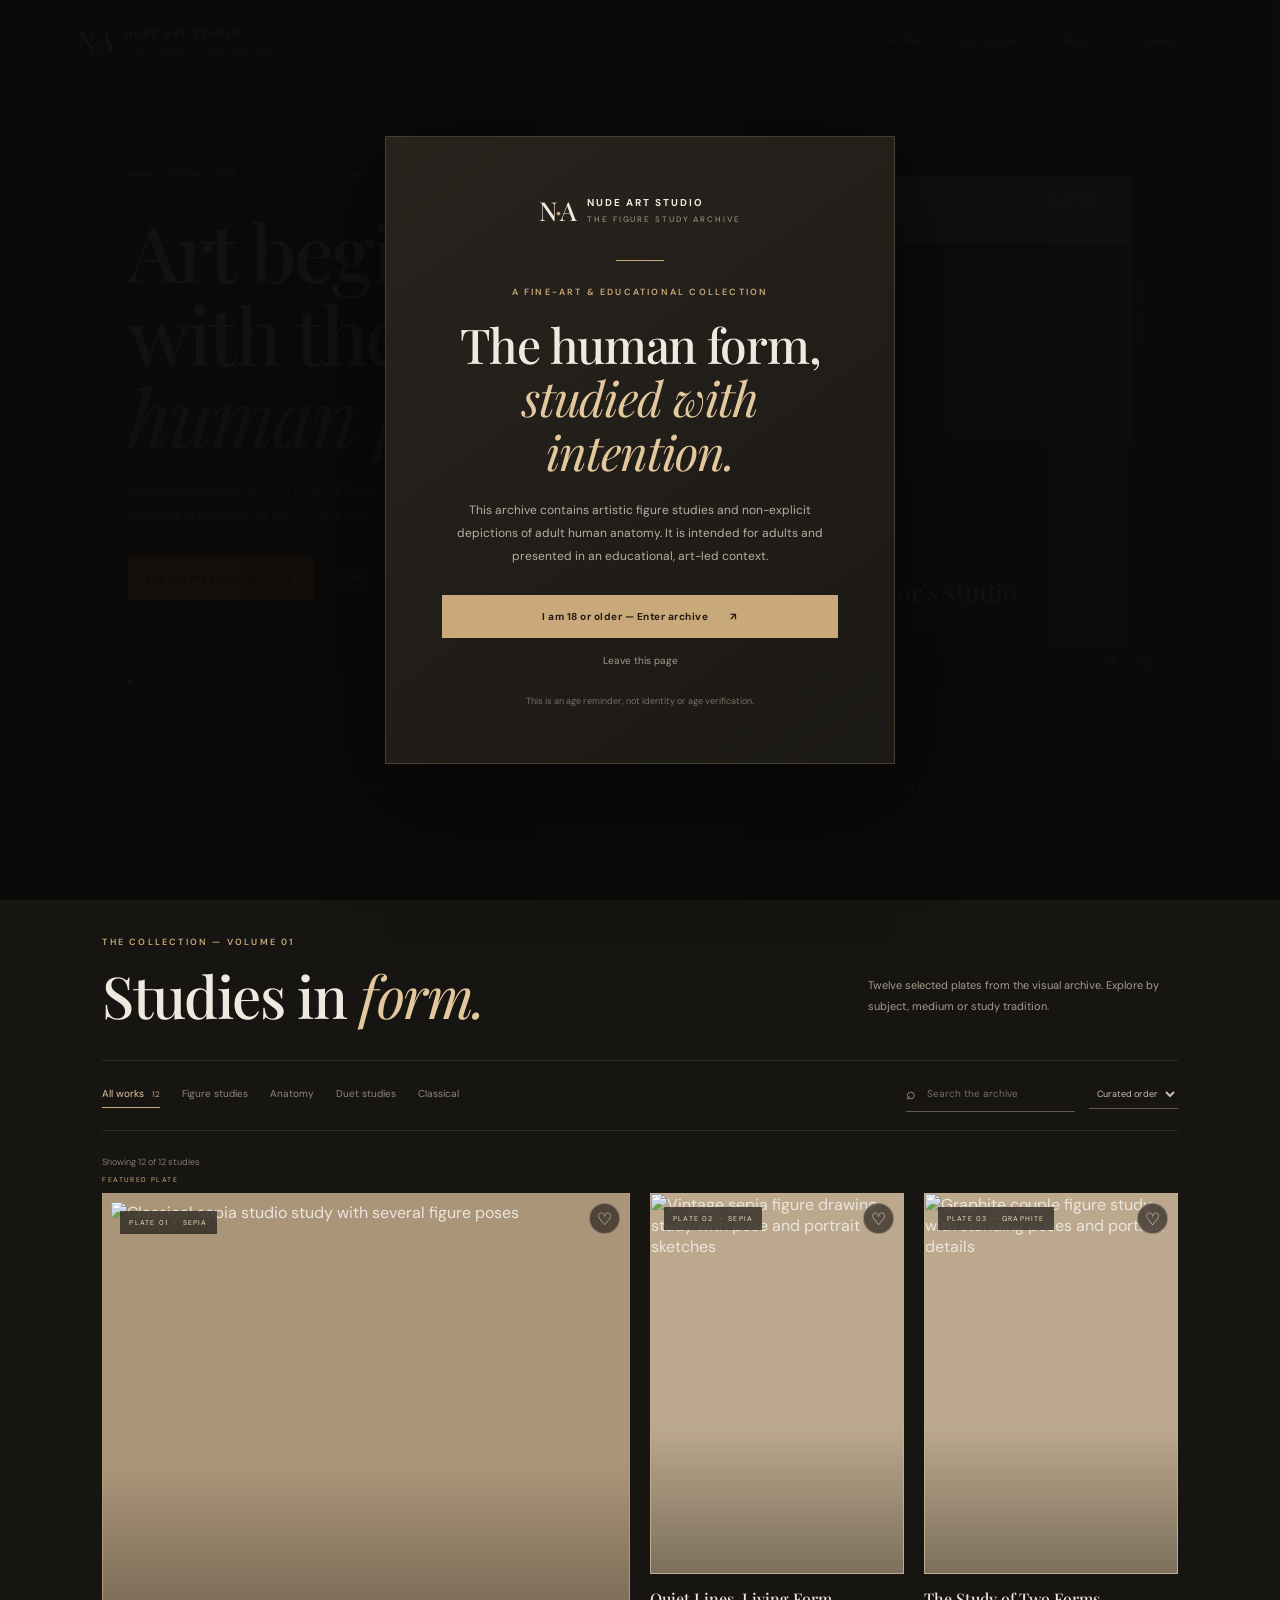
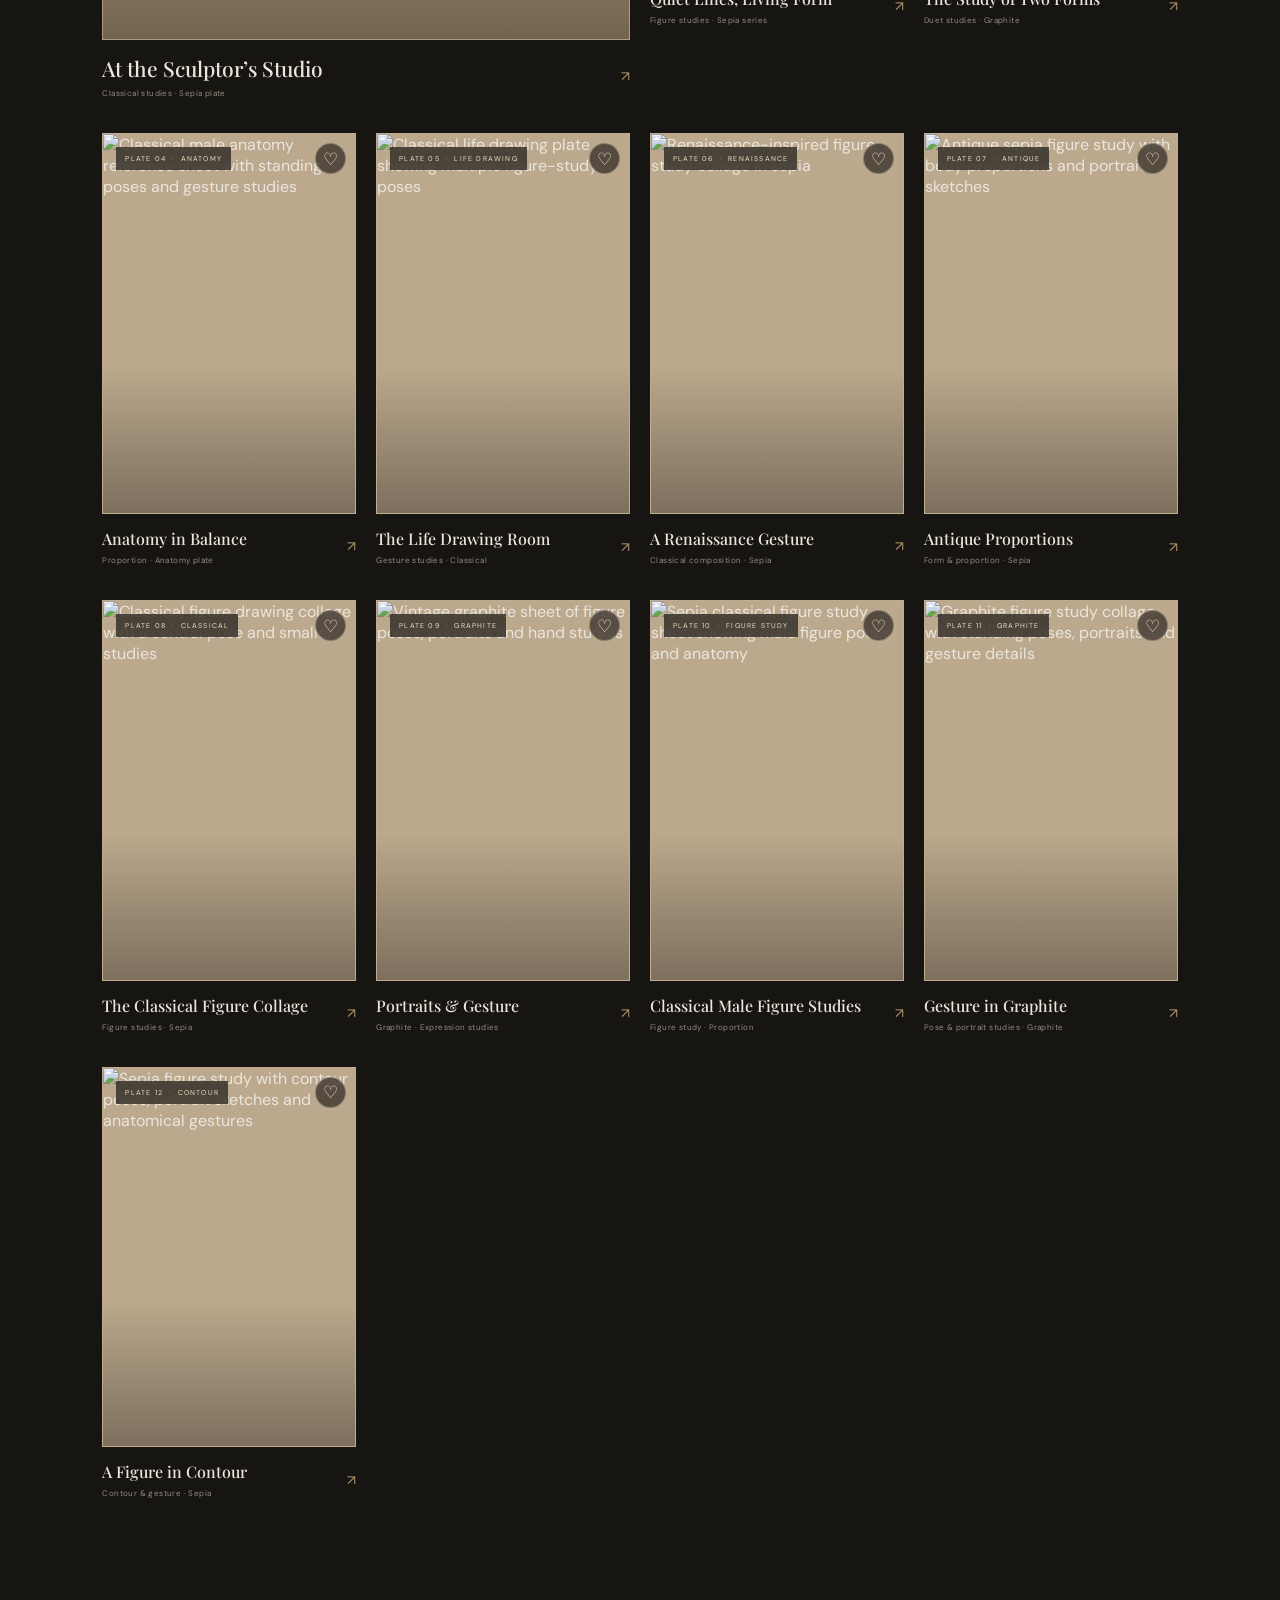
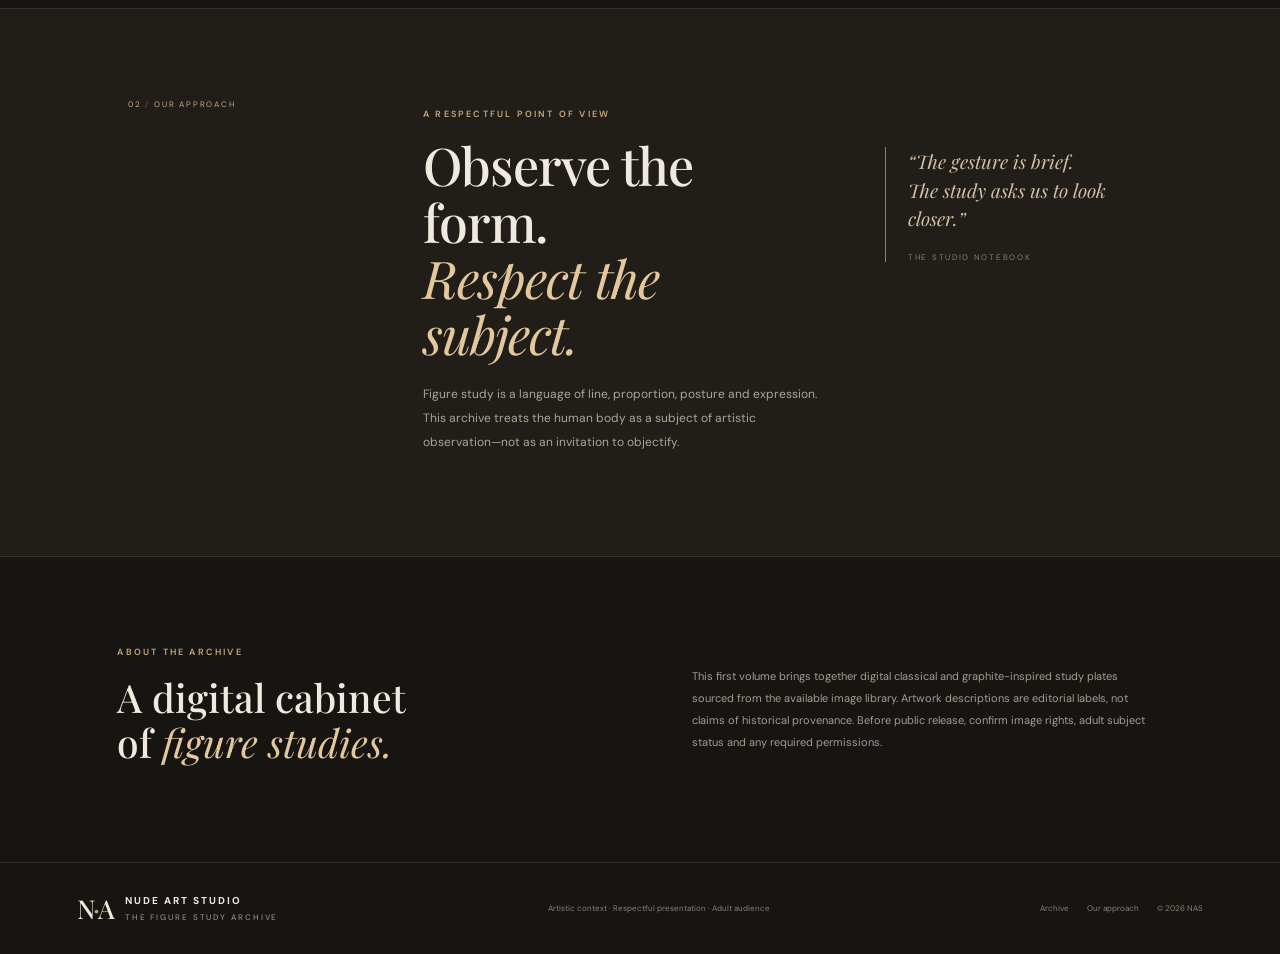
==== index.html @ ad2bb453 "Add files via upload" ====
<!doctype html>
<html lang="en">
<head>
  <meta charset="utf-8">
  <meta name="viewport" content="width=device-width, initial-scale=1">
  <meta name="theme-color" content="#171512">
  <meta name="description" content="A curated digital archive of classical figure studies, anatomy, gesture and fine-art illustration.">
  <meta name="color-scheme" content="dark">
  <title>NUDE ART STUDIO — The Figure Study Archive</title>
  <link rel="preconnect" href="https://fonts.googleapis.com">
  <link rel="preconnect" href="https://fonts.gstatic.com" crossorigin>
  <link href="https://fonts.googleapis.com/css2?family=DM+Sans:wght@400;500;600;700&family=Playfair+Display:ital,wght@0,400;0,500;0,600;1,400;1,500&display=swap" rel="stylesheet">
  <link rel="stylesheet" href="style.css">
</head>
<body>
  <a class="skip-link" href="#archive">Skip to the artwork archive</a>

  <section class="age-gate" id="ageGate" aria-labelledby="gateTitle" role="dialog" aria-modal="true">
    <div class="gate-panel">
      <div class="brand brand-center"><span class="brand-symbol">N<span>·</span>A</span><span class="brand-copy">NUDE ART STUDIO<small>THE FIGURE STUDY ARCHIVE</small></span></div>
      <div class="gate-rule"></div>
      <p class="eyebrow">A FINE-ART & EDUCATIONAL COLLECTION</p>
      <h1 id="gateTitle">The human form,<br><em>studied with intention.</em></h1>
      <p class="gate-description">This archive contains artistic figure studies and non-explicit depictions of adult human anatomy. It is intended for adults and presented in an educational, art-led context.</p>
      <button class="button button-gold gate-enter" id="enterGallery">I am 18 or older — Enter archive <span>↗</span></button>
      <button class="gate-leave" id="leaveGallery">Leave this page</button>
      <p class="gate-note">This is an age reminder, not identity or age verification.</p>
    </div>
  </section>

  <header class="header">
    <a class="brand" href="#home" aria-label="Nude Art Studio home">
      <span class="brand-symbol">N<span>·</span>A</span>
      <span class="brand-copy">NUDE ART STUDIO<small>THE FIGURE STUDY ARCHIVE</small></span>
    </a>
    <nav class="nav" id="mainNav" aria-label="Main navigation">
      <a href="#archive">The archive</a>
      <a href="#curatorial-note">Our approach</a>
      <a href="#about">About</a>
    </nav>
    <div class="header-actions">
      <button class="saved-shortcut" id="showSaved" type="button" aria-label="Show saved artworks">Saved <span id="savedCount">0</span></button>
      <button class="menu-button" id="menuButton" type="button" aria-expanded="false" aria-controls="mainNav" aria-label="Toggle navigation"><span></span><span></span></button>
    </div>
  </header>

  <main id="home">
    <section class="hero">
      <div class="hero-copy">
        <p class="eyebrow"><span class="eyebrow-dash"></span> FORM · GESTURE · PROPORTION</p>
        <h1>Art begins<br>with the <em>human form.</em></h1>
        <p class="hero-lede">A considered visual archive of figure drawing, classical studies and the quiet language of line, balance and movement.</p>
        <div class="hero-actions">
          <a class="button button-gold" href="#archive">Explore the collection <span>↓</span></a>
          <a class="text-link" href="#curatorial-note">Read our approach <span>↗</span></a>
        </div>
        <div class="hero-foot"><span class="status-dot"></span> CURATED DIGITAL STUDIES <span class="hero-foot-divider">/</span> VOL. 01</div>
      </div>
      <div class="hero-visual">
        <div class="hero-image-wrap">
          <img src="assets/sculptors-studio-study.webp" alt="Sepia-toned classical figure-study illustration sheet" fetchpriority="high">
          <div class="hero-image-shade"></div>
          <div class="hero-image-label"><span>FEATURED STUDY</span><strong>At the sculptor’s studio</strong><small>PLATE Nº 07 · SEPIA SERIES</small></div>
        </div>
        <div class="hero-side-note">OBSERVATION<br>WITHOUT OBJECTIFICATION</div>
        <span class="hero-index">01 <i>/</i> 12</span>
      </div>
    </section>

    <section class="principles-strip" aria-label="Collection themes">
      <span>THE STUDY OF FORM</span><i>✳</i><span>CLASSICAL PROPORTION</span><i>✳</i><span>GESTURE & MOVEMENT</span><i>✳</i><span>ARTISTIC CONTEXT</span>
    </section>

    <section class="archive section-shell" id="archive">
      <div class="section-intro">
        <div>
          <p class="eyebrow">THE COLLECTION — VOLUME 01</p>
          <h2>Studies in <em>form.</em></h2>
        </div>
        <p class="section-description">Twelve selected plates from the visual archive. Explore by subject, medium or study tradition.</p>
      </div>

      <div class="archive-controls">
        <div class="filter-list" role="group" aria-label="Filter artworks">
          <button class="filter-chip is-active" type="button" data-filter="all">All works <span>12</span></button>
          <button class="filter-chip" type="button" data-filter="female">Figure studies</button>
          <button class="filter-chip" type="button" data-filter="male">Anatomy</button>
          <button class="filter-chip" type="button" data-filter="pair">Duet studies</button>
          <button class="filter-chip" type="button" data-filter="classical">Classical</button>
        </div>
        <div class="search-sort">
          <label class="search-box"><span aria-hidden="true">⌕</span><input id="searchInput" type="search" placeholder="Search the archive" autocomplete="off" aria-label="Search artworks"></label>
          <label class="sort-box"><span class="sr-only">Sort artworks</span><select id="sortSelect"><option value="curated">Curated order</option><option value="az">Title A–Z</option><option value="za">Title Z–A</option></select></label>
        </div>
      </div>

      <div class="archive-status"><p id="resultLabel">Showing all 10 studies</p><button id="clearFilters" class="clear-filters" type="button">Clear filters <span>×</span></button></div>
      <div class="art-grid" id="artGrid" aria-live="polite">
        <article class="art-card art-card-feature" data-title="At the Sculptor's Studio" data-category="classical pair" data-tags="classical pair sepia renaissance gesture">
          <button class="art-trigger" type="button" data-art="0" aria-label="Open At the Sculptor's Studio artwork">
            <span class="art-image"><img src="assets/sculptors-studio-study.webp" alt="Classical sepia studio study with several figure poses" loading="lazy"><span class="image-overlay"></span><span class="plate-label">PLATE 01 <i>·</i> SEPIA</span><span class="open-mark">↗</span></span>
            <span class="art-caption"><span><strong>At the Sculptor’s Studio</strong><small>Classical studies · Sepia plate</small></span><span class="caption-arrow">↗</span></span>
          </button>
          <button class="save-art" type="button" data-save="0" aria-label="Save At the Sculptor's Studio">♡</button>
          <span class="featured-tag">FEATURED PLATE</span>
        </article>

        <article class="art-card" data-title="Quiet Lines, Living Form" data-category="female classical" data-tags="female classical sepia gesture portrait">
          <button class="art-trigger" type="button" data-art="1" aria-label="Open Quiet Lines, Living Form artwork">
            <span class="art-image"><img src="assets/vintage-sepia-figure-study.webp" alt="Vintage sepia figure drawing study with pose and portrait sketches" loading="lazy"><span class="image-overlay"></span><span class="plate-label">PLATE 02 <i>·</i> SEPIA</span><span class="open-mark">↗</span></span>
            <span class="art-caption"><span><strong>Quiet Lines, Living Form</strong><small>Figure studies · Sepia series</small></span><span class="caption-arrow">↗</span></span>
          </button>
          <button class="save-art" type="button" data-save="1" aria-label="Save Quiet Lines, Living Form">♡</button>
        </article>

        <article class="art-card" data-title="The Study of Two Forms" data-category="pair classical" data-tags="pair classical graphite proportion">
          <button class="art-trigger" type="button" data-art="2" aria-label="Open The Study of Two Forms artwork">
            <span class="art-image"><img src="assets/graphite-couple-study.webp" alt="Graphite couple figure study with standing poses and portrait details" loading="lazy"><span class="image-overlay"></span><span class="plate-label">PLATE 03 <i>·</i> GRAPHITE</span><span class="open-mark">↗</span></span>
            <span class="art-caption"><span><strong>The Study of Two Forms</strong><small>Duet studies · Graphite</small></span><span class="caption-arrow">↗</span></span>
          </button>
          <button class="save-art" type="button" data-save="2" aria-label="Save The Study of Two Forms">♡</button>
        </article>

        <article class="art-card" data-title="Anatomy in Balance" data-category="male classical" data-tags="male anatomy classical proportion graphite">
          <button class="art-trigger" type="button" data-art="3" aria-label="Open Anatomy in Balance artwork">
            <span class="art-image"><img src="assets/male-anatomy-study.webp" alt="Classical male anatomy reference sheet with standing poses and gesture studies" loading="lazy"><span class="image-overlay"></span><span class="plate-label">PLATE 04 <i>·</i> ANATOMY</span><span class="open-mark">↗</span></span>
            <span class="art-caption"><span><strong>Anatomy in Balance</strong><small>Proportion · Anatomy plate</small></span><span class="caption-arrow">↗</span></span>
          </button>
          <button class="save-art" type="button" data-save="3" aria-label="Save Anatomy in Balance">♡</button>
        </article>

        <article class="art-card" data-title="The Life Drawing Room" data-category="female male classical" data-tags="female male classical gesture life drawing">
          <button class="art-trigger" type="button" data-art="4" aria-label="Open The Life Drawing Room artwork">
            <span class="art-image"><img src="assets/classical-life-drawing.webp" alt="Classical life drawing plate showing multiple figure-study poses" loading="lazy"><span class="image-overlay"></span><span class="plate-label">PLATE 05 <i>·</i> LIFE DRAWING</span><span class="open-mark">↗</span></span>
            <span class="art-caption"><span><strong>The Life Drawing Room</strong><small>Gesture studies · Classical</small></span><span class="caption-arrow">↗</span></span>
          </button>
          <button class="save-art" type="button" data-save="4" aria-label="Save The Life Drawing Room">♡</button>
        </article>

        <article class="art-card" data-title="A Renaissance Gesture" data-category="female male pair classical" data-tags="female male pair classical renaissance gesture">
          <button class="art-trigger" type="button" data-art="5" aria-label="Open A Renaissance Gesture artwork">
            <span class="art-image"><img src="assets/renaissance-figure-study.webp" alt="Renaissance-inspired figure study collage in sepia" loading="lazy"><span class="image-overlay"></span><span class="plate-label">PLATE 06 <i>·</i> RENAISSANCE</span><span class="open-mark">↗</span></span>
            <span class="art-caption"><span><strong>A Renaissance Gesture</strong><small>Classical composition · Sepia</small></span><span class="caption-arrow">↗</span></span>
          </button>
          <button class="save-art" type="button" data-save="5" aria-label="Save A Renaissance Gesture">♡</button>
        </article>

        <article class="art-card" data-title="Antique Proportions" data-category="male female classical" data-tags="male female classical proportion sepia">
          <button class="art-trigger" type="button" data-art="6" aria-label="Open Antique Proportions artwork">
            <span class="art-image"><img src="assets/antique-sepia-study.webp" alt="Antique sepia figure study with body proportions and portrait sketches" loading="lazy"><span class="image-overlay"></span><span class="plate-label">PLATE 07 <i>·</i> ANTIQUE</span><span class="open-mark">↗</span></span>
            <span class="art-caption"><span><strong>Antique Proportions</strong><small>Form & proportion · Sepia</small></span><span class="caption-arrow">↗</span></span>
          </button>
          <button class="save-art" type="button" data-save="6" aria-label="Save Antique Proportions">♡</button>
        </article>

        <article class="art-card" data-title="The Classical Figure Collage" data-category="female classical" data-tags="female classical sepia portrait gesture">
          <button class="art-trigger" type="button" data-art="7" aria-label="Open The Classical Figure Collage artwork">
            <span class="art-image"><img src="assets/classical-figure-collage.webp" alt="Classical figure drawing collage with a central pose and smaller studies" loading="lazy"><span class="image-overlay"></span><span class="plate-label">PLATE 08 <i>·</i> CLASSICAL</span><span class="open-mark">↗</span></span>
            <span class="art-caption"><span><strong>The Classical Figure Collage</strong><small>Figure studies · Sepia</small></span><span class="caption-arrow">↗</span></span>
          </button>
          <button class="save-art" type="button" data-save="7" aria-label="Save The Classical Figure Collage">♡</button>
        </article>

        <article class="art-card" data-title="Portraits & Gesture" data-category="female male classical" data-tags="female male graphite portrait gesture">
          <button class="art-trigger" type="button" data-art="8" aria-label="Open Portraits and Gesture artwork">
            <span class="art-image"><img src="assets/vintage-graphite-study.webp" alt="Vintage graphite sheet of figure poses, portraits and hand studies" loading="lazy"><span class="image-overlay"></span><span class="plate-label">PLATE 09 <i>·</i> GRAPHITE</span><span class="open-mark">↗</span></span>
            <span class="art-caption"><span><strong>Portraits & Gesture</strong><small>Graphite · Expression studies</small></span><span class="caption-arrow">↗</span></span>
          </button>
          <button class="save-art" type="button" data-save="8" aria-label="Save Portraits and Gesture">♡</button>
        </article>

        <article class="art-card" data-title="Classical Male Figure Studies" data-category="male anatomy classical" data-tags="male anatomy classical proportion sepia">
          <button class="art-trigger" type="button" data-art="9" aria-label="Open Classical Male Figure Studies artwork">
            <span class="art-image"><img src="assets/classical-male-study.webp" alt="Sepia classical figure study sheet showing male figure poses and anatomy" loading="lazy"><span class="image-overlay"></span><span class="plate-label">PLATE 10 <i>·</i> FIGURE STUDY</span><span class="open-mark">↗</span></span>
            <span class="art-caption"><span><strong>Classical Male Figure Studies</strong><small>Figure study · Proportion</small></span><span class="caption-arrow">↗</span></span>
          </button>
          <button class="save-art" type="button" data-save="9" aria-label="Save Classical Male Figure Studies">♡</button>
        </article>

        <article class="art-card" data-title="Gesture in Graphite" data-category="female male classical" data-tags="female male graphite gesture portrait figure">
          <button class="art-trigger" type="button" data-art="10" aria-label="Open Gesture in Graphite artwork">
            <span class="art-image"><img src="assets/vintage-graphite-collage.webp" alt="Graphite figure study collage with standing poses, portraits and gesture details" loading="lazy"><span class="image-overlay"></span><span class="plate-label">PLATE 11 <i>·</i> GRAPHITE</span><span class="open-mark">↗</span></span>
            <span class="art-caption"><span><strong>Gesture in Graphite</strong><small>Pose & portrait studies · Graphite</small></span><span class="caption-arrow">↗</span></span>
          </button>
          <button class="save-art" type="button" data-save="10" aria-label="Save Gesture in Graphite">♡</button>
        </article>

        <article class="art-card" data-title="A Figure in Contour" data-category="female classical" data-tags="female classical sepia contour gesture portrait">
          <button class="art-trigger" type="button" data-art="11" aria-label="Open A Figure in Contour artwork">
            <span class="art-image"><img src="assets/sepia-figure-collage.webp" alt="Sepia figure study with contour poses, portrait sketches and anatomical gestures" loading="lazy"><span class="image-overlay"></span><span class="plate-label">PLATE 12 <i>·</i> CONTOUR</span><span class="open-mark">↗</span></span>
            <span class="art-caption"><span><strong>A Figure in Contour</strong><small>Contour & gesture · Sepia</small></span><span class="caption-arrow">↗</span></span>
          </button>
          <button class="save-art" type="button" data-save="11" aria-label="Save A Figure in Contour">♡</button>
        </article>
      </div>
      <div class="empty-state" id="emptyState" hidden><span>⌕</span><h3>No matching studies</h3><p>Try another title or clear the current filters.</p><button class="button button-outline" id="emptyReset">Reset archive</button></div>
    </section>

    <section class="curatorial" id="curatorial-note">
      <div class="curatorial-number">02 <span>/</span> OUR APPROACH</div>
      <div class="curatorial-main"><p class="eyebrow">A RESPECTFUL POINT OF VIEW</p><h2>Observe the form.<br><em>Respect the subject.</em></h2><p>Figure study is a language of line, proportion, posture and expression. This archive treats the human body as a subject of artistic observation—not as an invitation to objectify.</p></div>
      <blockquote>“The gesture is brief.<br>The study asks us to look closer.”<small>THE STUDIO NOTEBOOK</small></blockquote>
    </section>

    <section class="about-band" id="about">
      <div><p class="eyebrow">ABOUT THE ARCHIVE</p><h2>A digital cabinet<br>of <em>figure studies.</em></h2></div>
      <p>This first volume brings together digital classical and graphite-inspired study plates sourced from the available image library. Artwork descriptions are editorial labels, not claims of historical provenance. Before public release, confirm image rights, adult subject status and any required permissions.</p>
    </section>
  </main>

  <footer class="footer">
    <a class="brand" href="#home"><span class="brand-symbol">N<span>·</span>A</span><span class="brand-copy">NUDE ART STUDIO<small>THE FIGURE STUDY ARCHIVE</small></span></a>
    <p>Artistic context · Respectful presentation · Adult audience</p>
    <div class="footer-links"><a href="#archive">Archive</a><a href="#curatorial-note">Our approach</a><span>© <span id="year">2026</span> NAS</span></div>
  </footer>

  <div class="viewer" id="viewer" aria-hidden="true" role="dialog" aria-modal="true" aria-label="Artwork viewer">
    <button class="viewer-close" id="viewerClose" type="button" aria-label="Close artwork viewer">×</button>
    <button class="viewer-nav viewer-prev" id="viewerPrev" type="button" aria-label="Previous artwork">‹</button>
    <div class="viewer-layout">
      <div class="viewer-image-stage"><img id="viewerImage" src="" alt=""></div>
      <aside class="viewer-info"><p class="eyebrow" id="viewerPlate">PLATE 01 / ARCHIVE</p><h2 id="viewerTitle"></h2><p id="viewerDescription"></p><div class="viewer-tags" id="viewerTags"></div><button class="button button-gold viewer-save" id="viewerSave" type="button">♡ Save this study</button><p class="viewer-counter" id="viewerCounter">01 / 10</p></aside>
    </div>
    <button class="viewer-nav viewer-next" id="viewerNext" type="button" aria-label="Next artwork">›</button>
  </div>

  <div class="toast" id="toast" role="status" aria-live="polite"></div>
  <script src="script.js"></script>
</body>
</html>
---- style.css ----
:root{--bg:#171512;--bg-soft:#201d19;--panel:#26221d;--line:#ffffff19;--text:#f0e9df;--muted:#a69b8d;--gold:#c9a879;--gold-light:#e3c79d;--ink:#1b1712;--serif:"Playfair Display",Georgia,serif;--sans:"DM Sans",Arial,sans-serif}*{box-sizing:border-box}html{scroll-behavior:smooth;scroll-padding-top:88px}body{margin:0;background:var(--bg);color:var(--text);font-family:var(--sans);-webkit-font-smoothing:antialiased}button,input,select{font:inherit}button,a{-webkit-tap-highlight-color:transparent}a{color:inherit;text-decoration:none}button{color:inherit}.skip-link{position:absolute;left:-999px;top:8px;background:var(--gold);color:var(--ink);padding:10px;z-index:99}.skip-link:focus{left:8px}.sr-only{position:absolute;width:1px;height:1px;padding:0;margin:-1px;overflow:hidden;clip:rect(0,0,0,0);white-space:nowrap;border:0}.age-gate{position:fixed;inset:0;z-index:100;background:rgba(12,11,10,.97);display:grid;place-items:center;padding:20px;transition:opacity .35s,visibility .35s}.age-gate.is-hidden{opacity:0;visibility:hidden;pointer-events:none}.gate-panel{width:min(100%,510px);padding:clamp(28px,6vw,56px);background:linear-gradient(145deg,#28231d,#1b1915);border:1px solid #c9a8793c;text-align:center;box-shadow:0 30px 100px #0008}.brand{display:flex;align-items:center;gap:12px;min-width:max-content}.brand-center{justify-content:center}.brand-symbol{font:500 26px var(--serif);letter-spacing:-2px;color:var(--text)}.brand-symbol span{color:var(--gold)}.brand-copy{font-size:10px;letter-spacing:2px;font-weight:700;text-align:left}.brand-copy small{display:block;margin-top:5px;font-size:8px;font-weight:500;letter-spacing:1.9px;color:#968b7d}.gate-rule{width:48px;height:1px;background:var(--gold);margin:32px auto 25px}.eyebrow{font-size:9px;letter-spacing:2.2px;color:var(--gold);font-weight:600}.gate-panel h1{font:500 clamp(34px,7vw,48px)/1.12 var(--serif);letter-spacing:-1.3px;margin:20px 0}.gate-panel h1 em,.hero h1 em,.section-intro h2 em,.curatorial h2 em,.about-band h2 em{color:var(--gold-light);font-weight:400}.gate-description{font-size:12px;line-height:1.9;color:#b8aea1;max-width:380px;margin:0 auto}.button{border:0;display:inline-flex;align-items:center;justify-content:center;gap:22px;padding:15px 18px;font-size:10px;font-weight:700;letter-spacing:.5px;cursor:pointer;transition:transform .2s,background .2s,color .2s}.button:hover{transform:translateY(-2px)}.button-gold{background:var(--gold);color:#211b14}.button-gold:hover{background:var(--gold-light)}.gate-enter{width:100%;margin-top:28px}.gate-leave{border:0;background:none;color:#a59b8e;font-size:10px;margin:15px auto;cursor:pointer}.gate-note{color:#776f64;font-size:9px;margin:12px 0 0}.header{height:82px;padding:0 6%;display:flex;align-items:center;justify-content:space-between;border-bottom:1px solid var(--line);position:sticky;top:0;z-index:20;background:#171512ed;backdrop-filter:blur(14px)}.nav{display:flex;align-items:center;gap:36px;margin-left:auto;margin-right:40px}.nav a,.saved-shortcut{font-size:10px;color:#c3b8aa;transition:color .2s}.nav a:hover,.saved-shortcut:hover{color:var(--gold-light)}.header-actions{display:flex;align-items:center;gap:18px}.saved-shortcut{border:1px solid var(--line);background:transparent;padding:9px 12px;cursor:pointer}.saved-shortcut span{color:var(--gold);margin-left:7px}.menu-button{display:none;width:35px;height:35px;background:none;border:0;padding:8px;cursor:pointer}.menu-button span{display:block;width:19px;height:1px;background:var(--text);margin:6px auto}.hero{min-height:620px;padding:78px 10% 68px;display:grid;grid-template-columns:1fr .82fr;align-items:center;gap:8%;max-width:1600px;margin:auto}.eyebrow-dash{width:27px;height:1px;background:var(--gold);display:inline-block;vertical-align:middle;margin-right:9px}.hero h1{font:500 clamp(50px,6.2vw,80px)/1.04 var(--serif);letter-spacing:-2.4px;margin:28px 0 20px}.hero-lede{max-width:460px;color:#b4aa9e;font-size:13px;line-height:1.95}.hero-actions{display:flex;align-items:center;gap:28px;margin-top:30px}.text-link{font-size:10px;color:#d3c8ba;border-bottom:1px solid #7b6a54;padding:0 0 5px}.text-link span{color:var(--gold);margin-left:7px}.hero-foot{display:flex;align-items:center;gap:10px;margin-top:76px;color:#8f8579;font-size:8px;letter-spacing:1.8px}.status-dot{width:5px;height:5px;border-radius:50%;background:var(--gold)}.hero-foot-divider{color:#645b50}.hero-visual{position:relative;max-width:510px;justify-self:end;width:100%;padding:0 20px 20px 0}.hero-image-wrap{height:475px;position:relative;background:#4b3b2c;overflow:hidden;border:1px solid #d7bd9633}.hero-image-wrap img{width:100%;height:100%;object-fit:contain;object-position:center;background:#aa9578;padding:12px;filter:saturate(.78)}.hero-image-shade{position:absolute;inset:0;background:linear-gradient(0deg,#15120fbb,transparent 48%),linear-gradient(90deg,#17151222,transparent 60%)}.hero-image-label{position:absolute;bottom:24px;left:25px;display:grid;gap:8px}.hero-image-label span,.hero-image-label small{font-size:8px;letter-spacing:1.7px;color:#d0b58e}.hero-image-label strong{font:500 25px var(--serif);color:#f3e9dc}.hero-side-note{position:absolute;right:-4px;top:28px;writing-mode:vertical-rl;transform:rotate(180deg);font-size:8px;letter-spacing:1.4px;color:#a68c6b}.hero-index{position:absolute;bottom:0;right:0;color:var(--gold);font:16px var(--serif)}.hero-index i{font-style:normal;color:#71675a;margin:0 4px}.principles-strip{border-top:1px solid var(--line);border-bottom:1px solid var(--line);min-height:68px;padding:18px 7%;display:flex;justify-content:center;align-items:center;gap:clamp(12px,3vw,42px);flex-wrap:wrap;color:#b8ad9f;font-size:8px;letter-spacing:1.8px}.principles-strip i{font-style:normal;color:var(--gold);font-size:12px}.section-shell{max-width:1500px;margin:auto;padding-left:8%;padding-right:8%}.archive{padding-top:105px;padding-bottom:110px}.section-intro{display:flex;align-items:end;justify-content:space-between;gap:30px}.section-intro h2{font:500 clamp(42px,5vw,58px)/1.05 var(--serif);letter-spacing:-1.4px;margin:17px 0 34px}.section-description{max-width:310px;color:#a69b8d;font-size:11px;line-height:1.9;margin:0 0 43px}.archive-controls{display:flex;justify-content:space-between;align-items:center;gap:18px;padding:15px 0 18px;border-top:1px solid var(--line);border-bottom:1px solid var(--line)}.filter-list{display:flex;align-items:center;gap:22px;flex-wrap:wrap}.filter-chip{border:0;background:none;padding:7px 0;color:#91877a;font-size:10px;cursor:pointer;transition:color .2s;border-bottom:1px solid transparent}.filter-chip:hover,.filter-chip.is-active{color:var(--gold-light)}.filter-chip.is-active{border-color:var(--gold)}.filter-chip span{font-size:8px;color:var(--gold);margin-left:5px}.search-sort{display:flex;align-items:center;gap:14px}.search-box{display:flex;gap:9px;align-items:center;border-bottom:1px solid #65594b;padding:7px 0;color:var(--gold)}.search-box input{width:150px;color:var(--text);background:none;border:0;outline:0;font-size:10px}.search-box input::placeholder{color:#766e64}.sort-box select{border:0;border-bottom:1px solid #65594b;background:var(--bg);color:#c9bdaf;padding:7px 4px;font-size:9px;outline:none}.archive-status{display:flex;justify-content:space-between;align-items:center;margin:20px 0;color:#81796f;font-size:9px}.archive-status p{margin:0}.clear-filters{background:none;border:0;color:#a9967c;font-size:9px;cursor:pointer;opacity:0;pointer-events:none}.clear-filters.is-visible{opacity:1;pointer-events:auto}.clear-filters span{font-size:15px;margin-left:5px}.art-grid{display:grid;grid-template-columns:repeat(4,minmax(0,1fr));gap:35px 20px}.art-card{position:relative;min-width:0}.art-trigger{width:100%;padding:0;border:0;background:none;text-align:left;cursor:pointer;display:block}.art-image{position:relative;display:block;aspect-ratio:2/3;overflow:hidden;background:#bca98d;border:1px solid #d3bd9a20}.art-image img{display:block;width:100%;height:100%;object-fit:cover;transition:transform .55s cubic-bezier(.2,.7,.2,1),filter .4s;filter:saturate(.78) contrast(.96)}.art-trigger:hover .art-image img{transform:scale(1.035);filter:saturate(.95) contrast(1.02)}.image-overlay{position:absolute;inset:0;background:linear-gradient(0deg,#17120fc2,transparent 39%);opacity:.5;transition:opacity .25s}.art-trigger:hover .image-overlay{opacity:.85}.plate-label{position:absolute;left:13px;top:13px;color:#f1dfc4;background:#1c1915b8;padding:7px 9px;font-size:7px;letter-spacing:1.2px;backdrop-filter:blur(6px)}.plate-label i{font-style:normal;color:var(--gold);padding:0 3px}.open-mark{position:absolute;right:13px;bottom:13px;width:30px;height:30px;border-radius:50%;border:1px solid #e6d4b47a;display:grid;place-items:center;color:#f3e7d4;font-size:14px;opacity:0;transform:translateY(5px);transition:.25s}.art-trigger:hover .open-mark,.art-trigger:focus-visible .open-mark{opacity:1;transform:translateY(0)}.art-caption{display:flex;justify-content:space-between;align-items:center;gap:10px;padding:14px 0 0}.art-caption strong{display:block;font:500 16px var(--serif);color:#eee5da}.art-caption small{display:block;margin-top:6px;color:#958b7e;font-size:8px;letter-spacing:.4px}.caption-arrow{font-size:14px;color:#af936a}.save-art{position:absolute;top:10px;right:10px;z-index:3;width:31px;height:31px;border:1px solid #f0e3cf55;background:#201b17a8;color:#f4e8d7;border-radius:50%;font-size:17px;cursor:pointer;backdrop-filter:blur(8px);transition:.2s}.save-art.is-saved{background:var(--gold);border-color:var(--gold);color:#211a13}.featured-tag{position:absolute;top:0;left:0;transform:translateY(-100%);font-size:7px;letter-spacing:1.4px;color:var(--gold);padding-bottom:9px}.art-card-feature{grid-column:span 2}.art-card-feature .art-image{aspect-ratio:1.18/1}.art-card-feature .art-image{background:#aa9578}.art-card-feature .art-image img{object-fit:contain;object-position:center;padding:8px}.art-card-feature .art-caption strong{font-size:21px}.art-card-feature .plate-label{top:17px;left:17px}.art-card.is-hidden{display:none}.empty-state{text-align:center;padding:70px 15px;color:#a79b8b}.empty-state>span{font:42px var(--serif);color:var(--gold)}.empty-state h3{font:26px var(--serif);color:var(--text);margin:8px}.empty-state p{font-size:11px}.button-outline{border:1px solid #9f896b;background:transparent;color:#dec49e;margin-top:15px}.curatorial{background:#211e19;border-top:1px solid var(--line);border-bottom:1px solid var(--line);padding:90px 10%;display:grid;grid-template-columns:.7fr 1.2fr .8fr;align-items:start;gap:6%}.curatorial-number{font-size:8px;letter-spacing:1.8px;color:var(--gold)}.curatorial-number span{color:#6c6255}.curatorial h2{font:500 clamp(37px,4.4vw,52px)/1.08 var(--serif);letter-spacing:-1px;margin:17px 0 20px}.curatorial-main>p:last-child{font-size:12px;line-height:2;color:#aea498;max-width:480px}.curatorial blockquote{margin:48px 0 0;padding-left:22px;border-left:1px solid #9c805a;font:italic 19px/1.5 var(--serif);color:#d2c0a6}.curatorial blockquote small{display:block;margin-top:19px;font:8px var(--sans);letter-spacing:1.7px;color:#887e71}.about-band{max-width:1250px;margin:auto;padding:80px 8%;display:grid;grid-template-columns:1fr 1fr;gap:10%;align-items:center}.about-band h2{font:500 39px/1.15 var(--serif);margin:17px 0}.about-band>p{font-size:11px;line-height:2;color:#a69c90}.footer{padding:28px 6%;border-top:1px solid var(--line);display:flex;align-items:center;justify-content:space-between;gap:20px}.footer>p,.footer-links{color:#898074;font-size:8px}.footer-links{display:flex;gap:18px;align-items:center}.footer-links a:hover{color:var(--gold)}.viewer{position:fixed;inset:0;z-index:80;background:#0b0a09f5;display:none;align-items:center;justify-content:center;padding:55px 8%;backdrop-filter:blur(12px)}.viewer.is-open{display:flex}.viewer-layout{width:min(1100px,100%);height:min(78vh,760px);display:grid;grid-template-columns:minmax(0,1.3fr) minmax(240px,.7fr);gap:6%;align-items:center}.viewer-image-stage{height:100%;min-height:0;background:#29231c;display:grid;place-items:center;border:1px solid #c6a67935;padding:15px}.viewer-image-stage img{width:100%;height:100%;object-fit:contain}.viewer-info h2{font:500 clamp(30px,4vw,45px)/1.1 var(--serif);margin:17px 0}.viewer-info>p:not(.eyebrow):not(.viewer-counter){font-size:11px;line-height:1.9;color:#afa496}.viewer-tags{display:flex;gap:7px;flex-wrap:wrap;margin:22px 0}.viewer-tags span{border:1px solid #ffffff2b;color:#c7b9a7;padding:6px 8px;font-size:8px;letter-spacing:.5px}.viewer-save{width:100%;margin-top:6px}.viewer-counter{font-size:9px;color:#8c8173;letter-spacing:1.4px;margin-top:25px}.viewer-close{position:absolute;top:20px;right:4%;border:0;background:none;color:#f0e8dc;font:36px var(--serif);cursor:pointer}.viewer-nav{position:absolute;top:50%;transform:translateY(-50%);width:38px;height:45px;border:1px solid #ffffff37;background:#171512;color:#eadcc8;font:30px var(--serif);cursor:pointer}.viewer-prev{left:2%}.viewer-next{right:2%}.toast{position:fixed;z-index:120;left:50%;bottom:24px;transform:translate(-50%,20px);opacity:0;pointer-events:none;padding:12px 18px;background:#d2b486;color:#211a14;font-size:10px;transition:.25s}.toast.is-visible{opacity:1;transform:translate(-50%,0)}
@media(max-width:1050px){.hero{padding-left:7%;padding-right:7%;gap:6%}.section-shell{padding-left:6%;padding-right:6%}.art-grid{grid-template-columns:repeat(3,minmax(0,1fr))}.curatorial{padding-left:7%;padding-right:7%;grid-template-columns:.55fr 1.2fr .8fr;gap:4%}}
@media(max-width:760px){.header{height:70px;padding:0 5%}.nav{display:none;position:absolute;top:69px;left:0;right:0;margin:0;padding:20px 6%;background:#211e19;border-bottom:1px solid var(--line);flex-direction:column;align-items:flex-start;gap:20px}.nav.is-open{display:flex}.header-actions{margin-left:auto}.menu-button{display:block}.hero{padding:55px 6% 52px;grid-template-columns:1fr;gap:35px}.hero h1{font-size:clamp(50px,12vw,68px)}.hero-visual{justify-self:center;max-width:520px}.hero-image-wrap{height:430px}.hero-foot{margin-top:45px}.principles-strip{gap:10px 18px;font-size:7px;letter-spacing:1.2px}.archive{padding-top:72px;padding-bottom:75px}.section-intro{display:block}.section-description{max-width:400px;margin:0 0 26px}.archive-controls{align-items:stretch;flex-direction:column}.filter-list{gap:8px 18px}.search-sort{width:100%;justify-content:space-between}.search-box{flex:1}.search-box input{width:100%}.sort-box select{max-width:130px}.art-grid{grid-template-columns:repeat(2,minmax(0,1fr));gap:28px 13px}.art-card-feature{grid-column:span 2}.art-card-feature .art-image{aspect-ratio:1.15/1}.art-card-feature .art-caption strong{font-size:19px}.art-caption strong{font-size:14px}.art-caption small{font-size:7px}.save-art{width:29px;height:29px}.curatorial{padding:65px 7%;grid-template-columns:1fr;gap:20px}.curatorial-number{margin-bottom:10px}.curatorial blockquote{margin:14px 0 0}.about-band{padding:65px 7%;grid-template-columns:1fr;gap:10px}.footer{padding:25px 5%;flex-wrap:wrap}.footer>p{order:3;width:100%;margin:0}.viewer{padding:65px 6% 30px;align-items:stretch;overflow:auto}.viewer-layout{height:auto;grid-template-columns:1fr;gap:22px}.viewer-image-stage{height:48vh;min-height:270px}.viewer-info h2{font-size:34px}.viewer-info{padding:0 8px 20px}.viewer-counter{margin-top:15px}.viewer-close{top:9px;right:6%}.viewer-nav{top:38vh;width:32px;height:40px}.viewer-prev{left:1%}.viewer-next{right:1%}}
@media(max-width:390px){.brand-copy{font-size:9px;letter-spacing:1.5px}.saved-shortcut{padding:8px 9px}.hero-actions{gap:16px;flex-wrap:wrap}.button{padding:14px 13px}.hero-image-wrap{height:365px}.filter-list{gap:7px 13px}.filter-chip{font-size:9px}.art-grid{gap:24px 10px}.art-caption strong{font-size:13px}.art-caption small{font-size:7px}.art-caption{gap:6px}.footer-links{gap:10px}}
@media(prefers-reduced-motion:reduce){html{scroll-behavior:auto}*,*:before,*:after{transition:none!important;animation:none!important}}
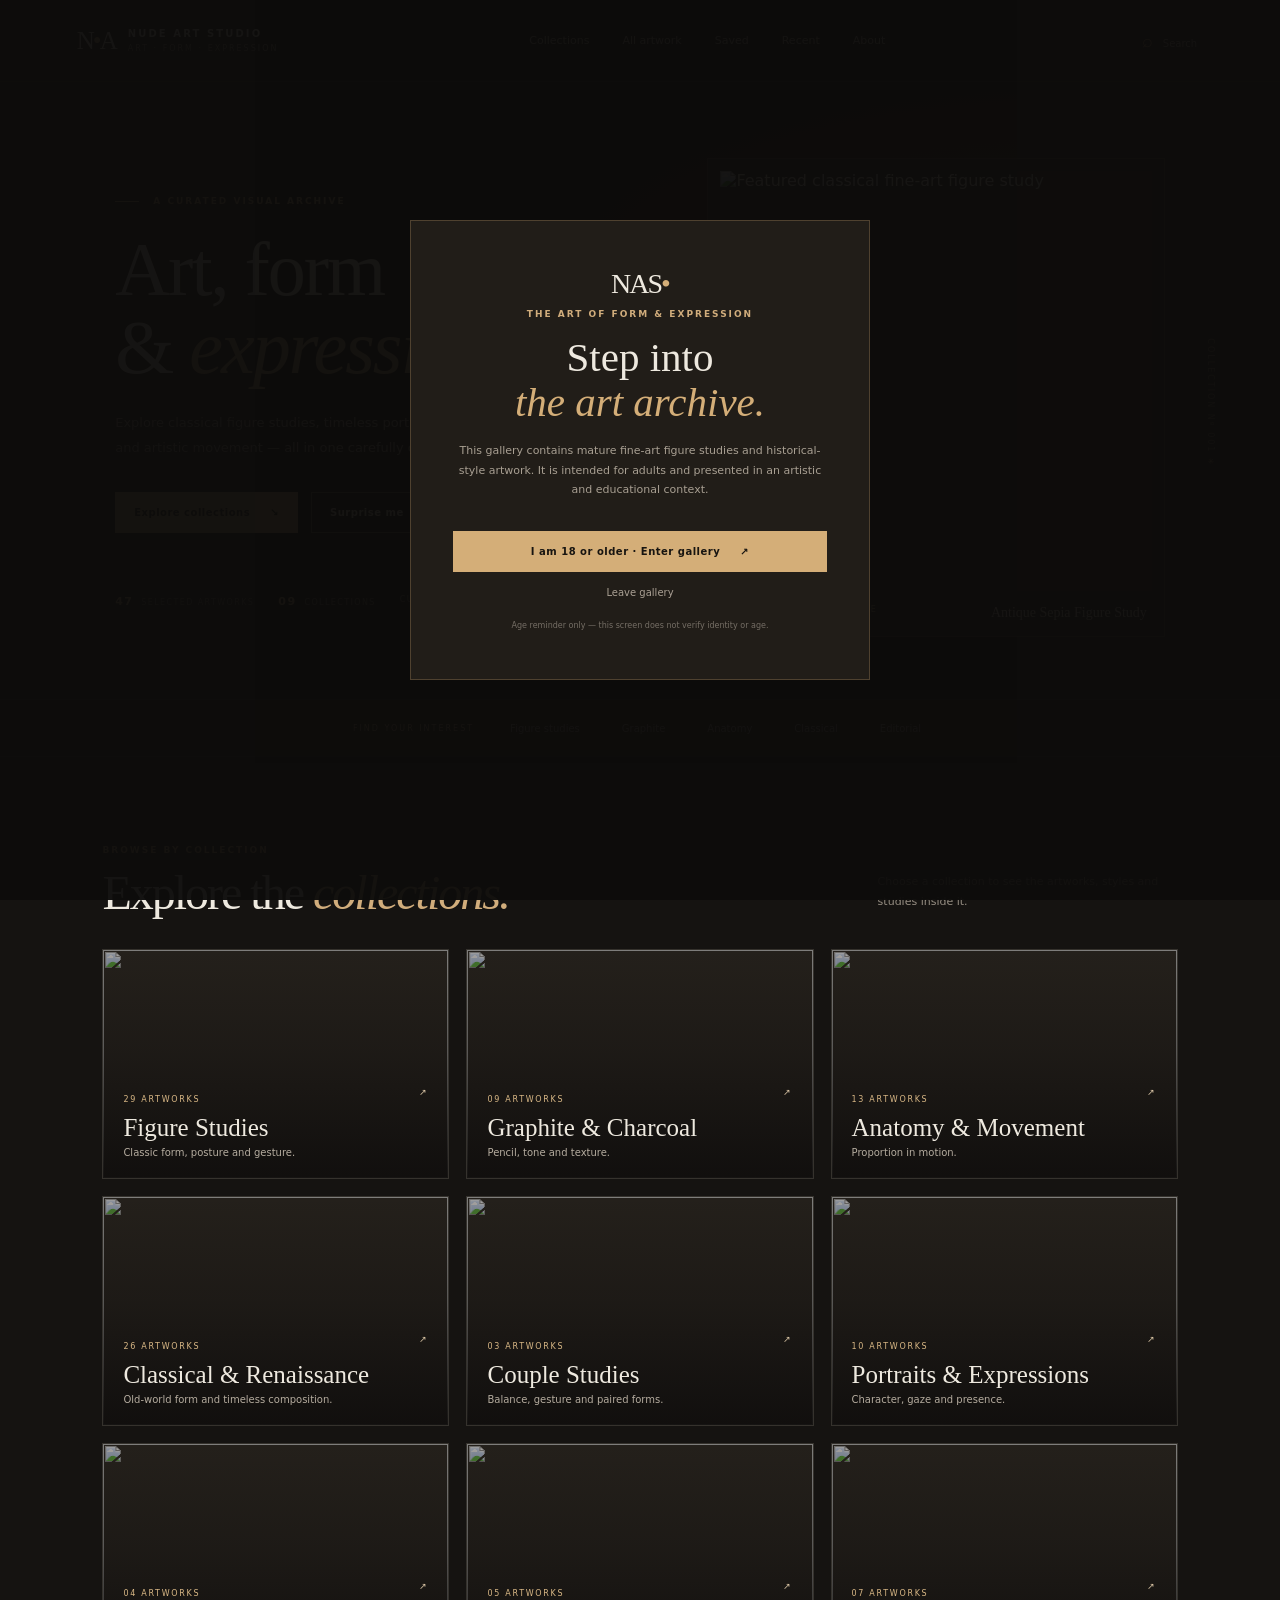
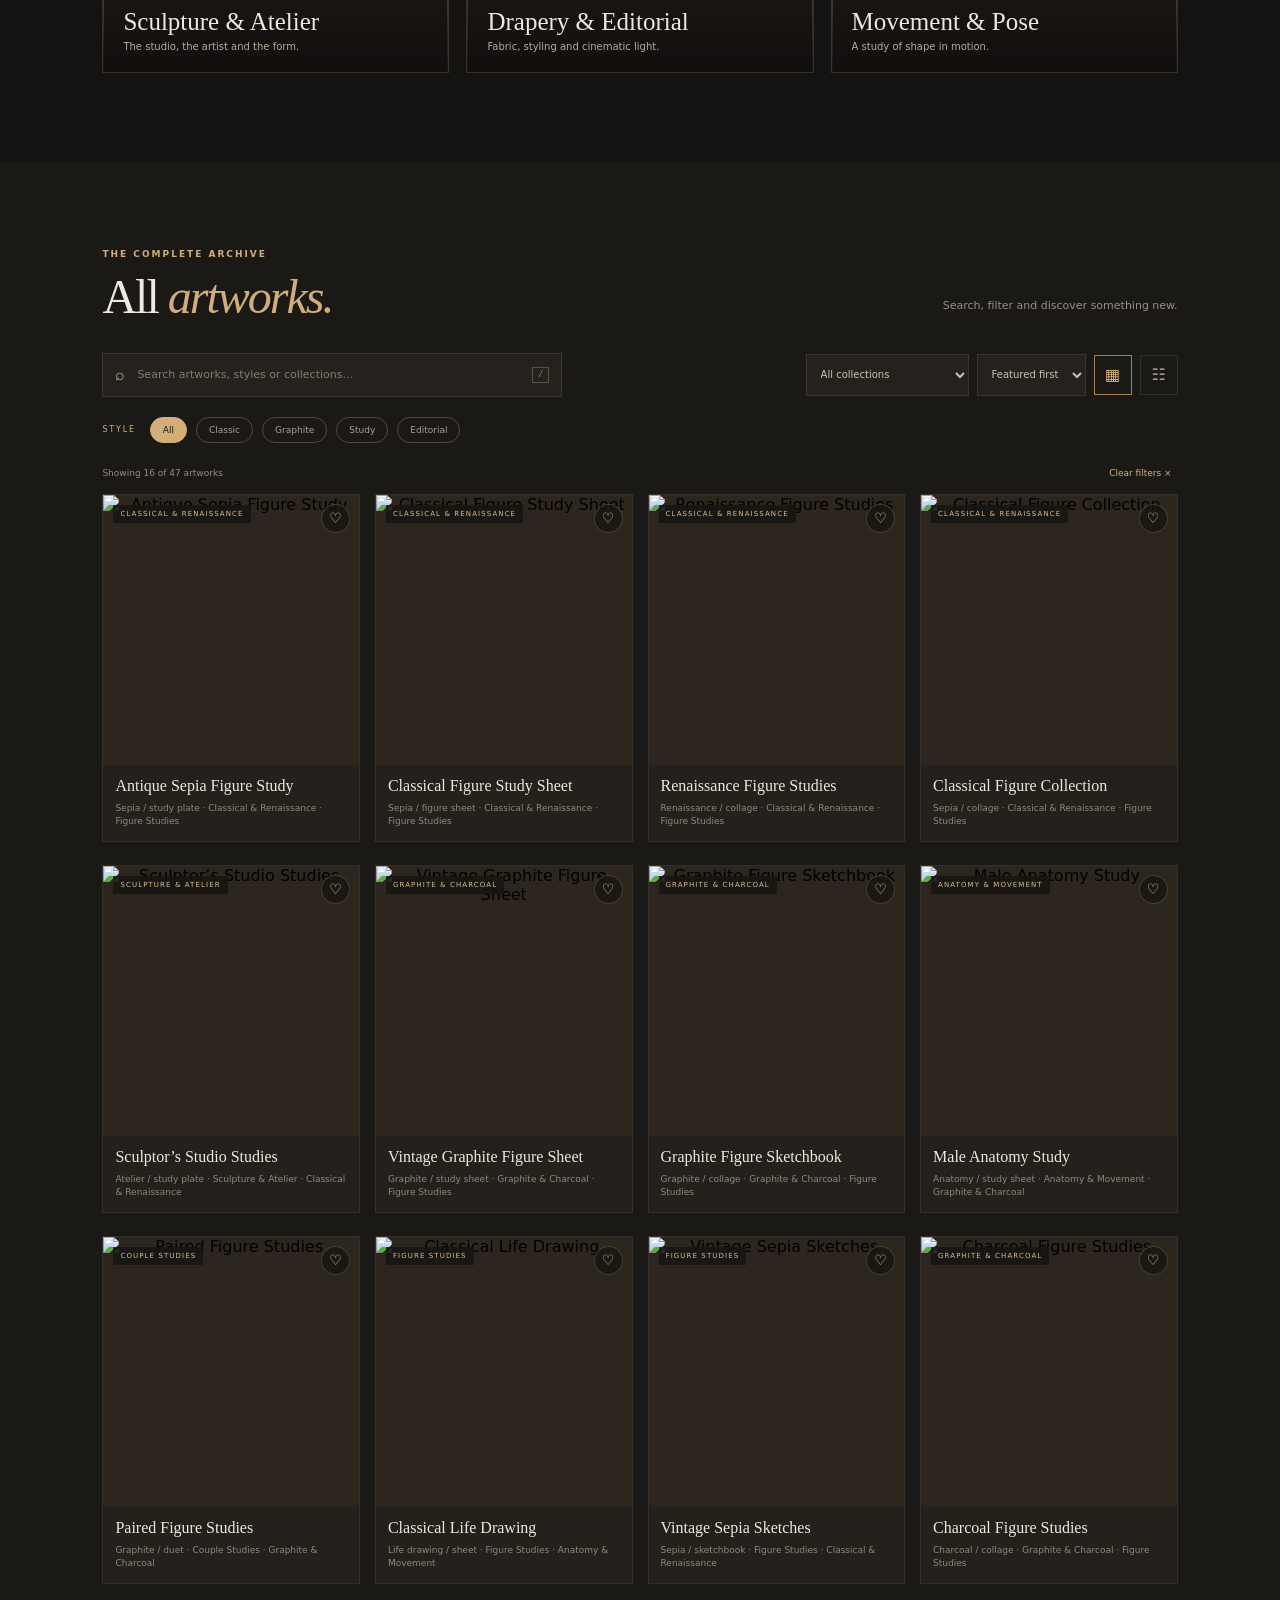
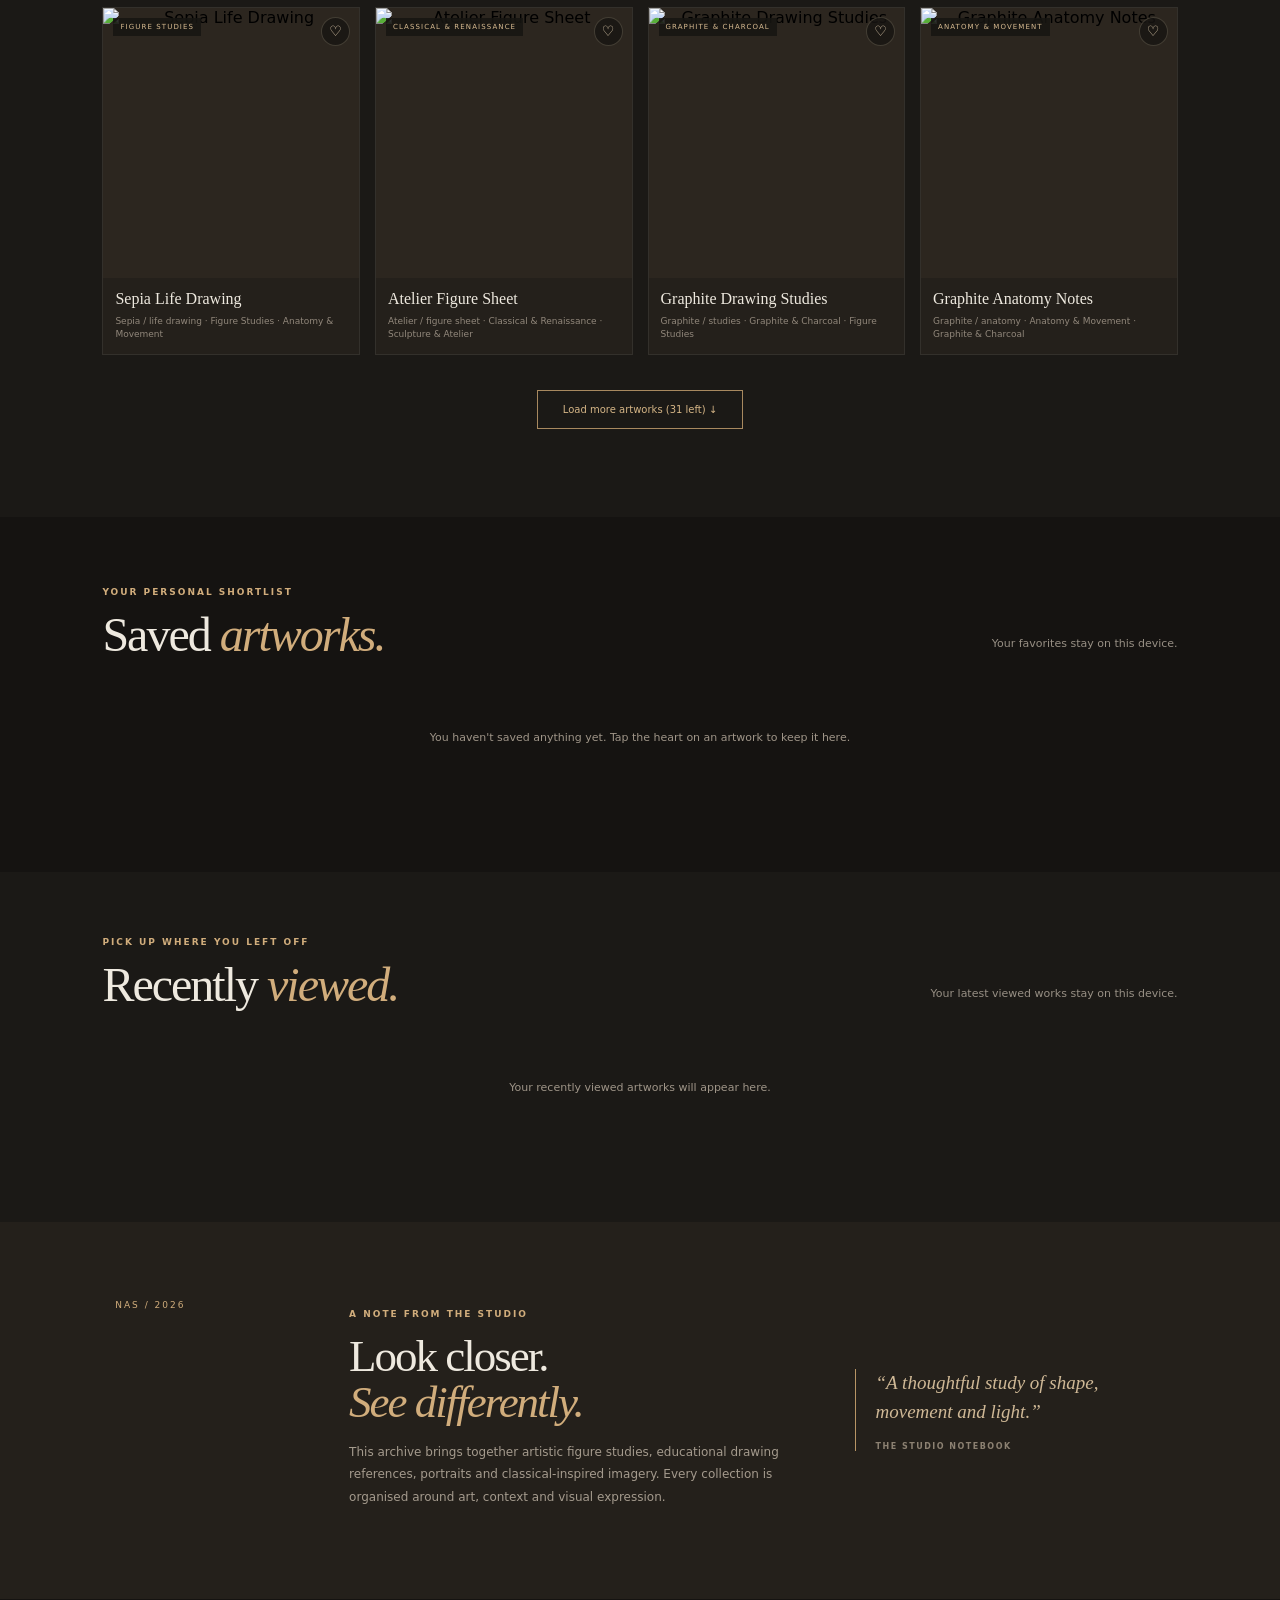
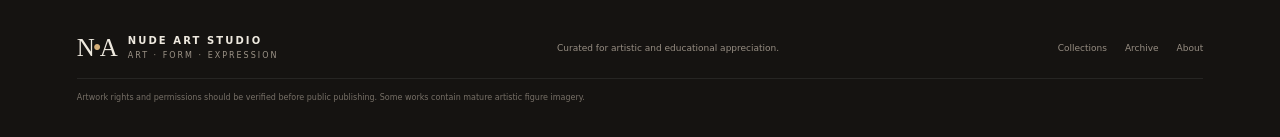
==== commit 0c913eaf: "Add files via upload" ====
--- a/index.html
+++ b/index.html
@@ -1,230 +1,57 @@
 <!doctype html>
 <html lang="en">
 <head>
-  <meta charset="utf-8">
-  <meta name="viewport" content="width=device-width, initial-scale=1">
-  <meta name="theme-color" content="#171512">
-  <meta name="description" content="A curated digital archive of classical figure studies, anatomy, gesture and fine-art illustration.">
-  <meta name="color-scheme" content="dark">
-  <title>NUDE ART STUDIO — The Figure Study Archive</title>
-  <link rel="preconnect" href="https://fonts.googleapis.com">
-  <link rel="preconnect" href="https://fonts.gstatic.com" crossorigin>
-  <link href="https://fonts.googleapis.com/css2?family=DM+Sans:wght@400;500;600;700&family=Playfair+Display:ital,wght@0,400;0,500;0,600;1,400;1,500&display=swap" rel="stylesheet">
-  <link rel="stylesheet" href="style.css">
+<meta charset="utf-8"><meta name="viewport" content="width=device-width,initial-scale=1,viewport-fit=cover">
+<meta name="theme-color" content="#151311"><meta name="description" content="A curated fine-art gallery of classical figure studies, graphite drawings, portraits and movement studies.">
+<title>NUDE ART STUDIO — Art, Form & Expression</title>
+<link rel="stylesheet" href="style.css">
 </head>
 <body>
-  <a class="skip-link" href="#archive">Skip to the artwork archive</a>
-
-  <section class="age-gate" id="ageGate" aria-labelledby="gateTitle" role="dialog" aria-modal="true">
-    <div class="gate-panel">
-      <div class="brand brand-center"><span class="brand-symbol">N<span>·</span>A</span><span class="brand-copy">NUDE ART STUDIO<small>THE FIGURE STUDY ARCHIVE</small></span></div>
-      <div class="gate-rule"></div>
-      <p class="eyebrow">A FINE-ART & EDUCATIONAL COLLECTION</p>
-      <h1 id="gateTitle">The human form,<br><em>studied with intention.</em></h1>
-      <p class="gate-description">This archive contains artistic figure studies and non-explicit depictions of adult human anatomy. It is intended for adults and presented in an educational, art-led context.</p>
-      <button class="button button-gold gate-enter" id="enterGallery">I am 18 or older — Enter archive <span>↗</span></button>
-      <button class="gate-leave" id="leaveGallery">Leave this page</button>
-      <p class="gate-note">This is an age reminder, not identity or age verification.</p>
+<div class="age-gate" id="ageGate" role="dialog" aria-modal="true" aria-labelledby="ageTitle">
+  <div class="gate-panel"><div class="brand-mark">NAS<span>•</span></div><p class="eyebrow">THE ART OF FORM & EXPRESSION</p>
+    <h1 id="ageTitle">Step into<br><em>the art archive.</em></h1>
+    <p>This gallery contains mature fine-art figure studies and historical-style artwork. It is intended for adults and presented in an artistic and educational context.</p>
+    <button class="btn btn-gold" id="enterSite">I am 18 or older · Enter gallery <span>↗</span></button>
+    <button class="btn-quiet" id="leaveSite">Leave gallery</button>
+    <small>Age reminder only — this screen does not verify identity or age.</small>
+  </div>
+</div>
+<header class="topbar">
+  <a class="brand" href="#home" aria-label="Nude Art Studio home"><span class="brand-symbol">N<span>•</span>A</span><span class="brand-text">NUDE ART STUDIO<small>ART · FORM · EXPRESSION</small></span></a>
+  <button class="menu-toggle" id="menuToggle" aria-label="Open menu" aria-expanded="false">☰</button>
+  <nav class="main-nav" id="mainNav"><a href="#collections">Collections</a><a href="#all-artworks">All artwork</a><a href="#saved">Saved</a><a href="#recent">Recent</a><a href="#about">About</a></nav>
+  <button class="nav-search" id="focusSearch">⌕ <span>Search</span></button>
+</header>
+<main id="home">
+  <section class="hero">
+    <div class="hero-copy"><p class="eyebrow"><i></i> A CURATED VISUAL ARCHIVE</p><h1>Art, form<br>& <em>expression.</em></h1>
+      <p class="hero-lede">Explore classical figure studies, timeless portraits, graphite sketches and artistic movement — all in one carefully curated gallery.</p>
+      <div class="hero-buttons"><a class="btn btn-gold" href="#collections">Explore collections <span>↘</span></a><button class="btn btn-outline" id="surpriseBtn">Surprise me <span>✦</span></button></div>
+      <div class="hero-meta"><span><b id="artCount">40</b> SELECTED ARTWORKS</span><span><b id="collectionCount">09</b> COLLECTIONS</span><span>CURATED ARCHIVE</span></div>
     </div>
+    <div class="hero-visual" aria-label="Featured classical artwork"><div class="hero-frame"><img id="heroImage" src="assets/full/artwork-01.webp" alt="Featured classical fine-art figure study"><div class="hero-caption"><span>FEATURED FROM THE ARCHIVE</span><strong id="heroTitle">Antique Sepia Figure Study</strong></div></div><div class="hero-side-note">COLLECTION Nº 001 <span>✳</span></div></div>
   </section>
-
-  <header class="header">
-    <a class="brand" href="#home" aria-label="Nude Art Studio home">
-      <span class="brand-symbol">N<span>·</span>A</span>
-      <span class="brand-copy">NUDE ART STUDIO<small>THE FIGURE STUDY ARCHIVE</small></span>
-    </a>
-    <nav class="nav" id="mainNav" aria-label="Main navigation">
-      <a href="#archive">The archive</a>
-      <a href="#curatorial-note">Our approach</a>
-      <a href="#about">About</a>
-    </nav>
-    <div class="header-actions">
-      <button class="saved-shortcut" id="showSaved" type="button" aria-label="Show saved artworks">Saved <span id="savedCount">0</span></button>
-      <button class="menu-button" id="menuButton" type="button" aria-expanded="false" aria-controls="mainNav" aria-label="Toggle navigation"><span></span><span></span></button>
+  <section class="quick-strip"><span>FIND YOUR INTEREST</span><button data-quick="figure">Figure studies</button><button data-quick="graphite">Graphite</button><button data-quick="anatomy">Anatomy</button><button data-quick="classical">Classical</button><button data-quick="editorial">Editorial</button></section>
+  <section class="section collection-section" id="collections">
+    <div class="section-head"><div><p class="eyebrow">BROWSE BY COLLECTION</p><h2>Explore the <em>collections.</em></h2></div><p>Choose a collection to see the artworks, styles and studies inside it.</p></div>
+    <div class="collection-grid" id="collectionGrid"></div>
+  </section>
+  <section class="section discover-section" id="all-artworks">
+    <div class="section-head"><div><p class="eyebrow">THE COMPLETE ARCHIVE</p><h2 id="galleryHeading">All <em>artworks.</em></h2></div><p id="galleryIntro">Search, filter and discover something new.</p></div>
+    <div class="toolbar"><label class="search-box"><span>⌕</span><input type="search" id="searchInput" placeholder="Search artworks, styles or collections…" autocomplete="off"><kbd>/</kbd></label>
+      <div class="toolbar-controls"><select id="collectionFilter" aria-label="Filter by collection"><option value="all">All collections</option></select><select id="sortSelect" aria-label="Sort artworks"><option value="featured">Featured first</option><option value="az">Title A–Z</option><option value="za">Title Z–A</option></select><button class="view-toggle active" id="gridView" aria-label="Grid view">▦</button><button class="view-toggle" id="listView" aria-label="List view">☷</button></div>
     </div>
-  </header>
-
-  <main id="home">
-    <section class="hero">
-      <div class="hero-copy">
-        <p class="eyebrow"><span class="eyebrow-dash"></span> FORM · GESTURE · PROPORTION</p>
-        <h1>Art begins<br>with the <em>human form.</em></h1>
-        <p class="hero-lede">A considered visual archive of figure drawing, classical studies and the quiet language of line, balance and movement.</p>
-        <div class="hero-actions">
-          <a class="button button-gold" href="#archive">Explore the collection <span>↓</span></a>
-          <a class="text-link" href="#curatorial-note">Read our approach <span>↗</span></a>
-        </div>
-        <div class="hero-foot"><span class="status-dot"></span> CURATED DIGITAL STUDIES <span class="hero-foot-divider">/</span> VOL. 01</div>
-      </div>
-      <div class="hero-visual">
-        <div class="hero-image-wrap">
-          <img src="assets/sculptors-studio-study.webp" alt="Sepia-toned classical figure-study illustration sheet" fetchpriority="high">
-          <div class="hero-image-shade"></div>
-          <div class="hero-image-label"><span>FEATURED STUDY</span><strong>At the sculptor’s studio</strong><small>PLATE Nº 07 · SEPIA SERIES</small></div>
-        </div>
-        <div class="hero-side-note">OBSERVATION<br>WITHOUT OBJECTIFICATION</div>
-        <span class="hero-index">01 <i>/</i> 12</span>
-      </div>
-    </section>
-
-    <section class="principles-strip" aria-label="Collection themes">
-      <span>THE STUDY OF FORM</span><i>✳</i><span>CLASSICAL PROPORTION</span><i>✳</i><span>GESTURE & MOVEMENT</span><i>✳</i><span>ARTISTIC CONTEXT</span>
-    </section>
-
-    <section class="archive section-shell" id="archive">
-      <div class="section-intro">
-        <div>
-          <p class="eyebrow">THE COLLECTION — VOLUME 01</p>
-          <h2>Studies in <em>form.</em></h2>
-        </div>
-        <p class="section-description">Twelve selected plates from the visual archive. Explore by subject, medium or study tradition.</p>
-      </div>
-
-      <div class="archive-controls">
-        <div class="filter-list" role="group" aria-label="Filter artworks">
-          <button class="filter-chip is-active" type="button" data-filter="all">All works <span>12</span></button>
-          <button class="filter-chip" type="button" data-filter="female">Figure studies</button>
-          <button class="filter-chip" type="button" data-filter="male">Anatomy</button>
-          <button class="filter-chip" type="button" data-filter="pair">Duet studies</button>
-          <button class="filter-chip" type="button" data-filter="classical">Classical</button>
-        </div>
-        <div class="search-sort">
-          <label class="search-box"><span aria-hidden="true">⌕</span><input id="searchInput" type="search" placeholder="Search the archive" autocomplete="off" aria-label="Search artworks"></label>
-          <label class="sort-box"><span class="sr-only">Sort artworks</span><select id="sortSelect"><option value="curated">Curated order</option><option value="az">Title A–Z</option><option value="za">Title Z–A</option></select></label>
-        </div>
-      </div>
-
-      <div class="archive-status"><p id="resultLabel">Showing all 10 studies</p><button id="clearFilters" class="clear-filters" type="button">Clear filters <span>×</span></button></div>
-      <div class="art-grid" id="artGrid" aria-live="polite">
-        <article class="art-card art-card-feature" data-title="At the Sculptor's Studio" data-category="classical pair" data-tags="classical pair sepia renaissance gesture">
-          <button class="art-trigger" type="button" data-art="0" aria-label="Open At the Sculptor's Studio artwork">
-            <span class="art-image"><img src="assets/sculptors-studio-study.webp" alt="Classical sepia studio study with several figure poses" loading="lazy"><span class="image-overlay"></span><span class="plate-label">PLATE 01 <i>·</i> SEPIA</span><span class="open-mark">↗</span></span>
-            <span class="art-caption"><span><strong>At the Sculptor’s Studio</strong><small>Classical studies · Sepia plate</small></span><span class="caption-arrow">↗</span></span>
-          </button>
-          <button class="save-art" type="button" data-save="0" aria-label="Save At the Sculptor's Studio">♡</button>
-          <span class="featured-tag">FEATURED PLATE</span>
-        </article>
-
-        <article class="art-card" data-title="Quiet Lines, Living Form" data-category="female classical" data-tags="female classical sepia gesture portrait">
-          <button class="art-trigger" type="button" data-art="1" aria-label="Open Quiet Lines, Living Form artwork">
-            <span class="art-image"><img src="assets/vintage-sepia-figure-study.webp" alt="Vintage sepia figure drawing study with pose and portrait sketches" loading="lazy"><span class="image-overlay"></span><span class="plate-label">PLATE 02 <i>·</i> SEPIA</span><span class="open-mark">↗</span></span>
-            <span class="art-caption"><span><strong>Quiet Lines, Living Form</strong><small>Figure studies · Sepia series</small></span><span class="caption-arrow">↗</span></span>
-          </button>
-          <button class="save-art" type="button" data-save="1" aria-label="Save Quiet Lines, Living Form">♡</button>
-        </article>
-
-        <article class="art-card" data-title="The Study of Two Forms" data-category="pair classical" data-tags="pair classical graphite proportion">
-          <button class="art-trigger" type="button" data-art="2" aria-label="Open The Study of Two Forms artwork">
-            <span class="art-image"><img src="assets/graphite-couple-study.webp" alt="Graphite couple figure study with standing poses and portrait details" loading="lazy"><span class="image-overlay"></span><span class="plate-label">PLATE 03 <i>·</i> GRAPHITE</span><span class="open-mark">↗</span></span>
-            <span class="art-caption"><span><strong>The Study of Two Forms</strong><small>Duet studies · Graphite</small></span><span class="caption-arrow">↗</span></span>
-          </button>
-          <button class="save-art" type="button" data-save="2" aria-label="Save The Study of Two Forms">♡</button>
-        </article>
-
-        <article class="art-card" data-title="Anatomy in Balance" data-category="male classical" data-tags="male anatomy classical proportion graphite">
-          <button class="art-trigger" type="button" data-art="3" aria-label="Open Anatomy in Balance artwork">
-            <span class="art-image"><img src="assets/male-anatomy-study.webp" alt="Classical male anatomy reference sheet with standing poses and gesture studies" loading="lazy"><span class="image-overlay"></span><span class="plate-label">PLATE 04 <i>·</i> ANATOMY</span><span class="open-mark">↗</span></span>
-            <span class="art-caption"><span><strong>Anatomy in Balance</strong><small>Proportion · Anatomy plate</small></span><span class="caption-arrow">↗</span></span>
-          </button>
-          <button class="save-art" type="button" data-save="3" aria-label="Save Anatomy in Balance">♡</button>
-        </article>
-
-        <article class="art-card" data-title="The Life Drawing Room" data-category="female male classical" data-tags="female male classical gesture life drawing">
-          <button class="art-trigger" type="button" data-art="4" aria-label="Open The Life Drawing Room artwork">
-            <span class="art-image"><img src="assets/classical-life-drawing.webp" alt="Classical life drawing plate showing multiple figure-study poses" loading="lazy"><span class="image-overlay"></span><span class="plate-label">PLATE 05 <i>·</i> LIFE DRAWING</span><span class="open-mark">↗</span></span>
-            <span class="art-caption"><span><strong>The Life Drawing Room</strong><small>Gesture studies · Classical</small></span><span class="caption-arrow">↗</span></span>
-          </button>
-          <button class="save-art" type="button" data-save="4" aria-label="Save The Life Drawing Room">♡</button>
-        </article>
-
-        <article class="art-card" data-title="A Renaissance Gesture" data-category="female male pair classical" data-tags="female male pair classical renaissance gesture">
-          <button class="art-trigger" type="button" data-art="5" aria-label="Open A Renaissance Gesture artwork">
-            <span class="art-image"><img src="assets/renaissance-figure-study.webp" alt="Renaissance-inspired figure study collage in sepia" loading="lazy"><span class="image-overlay"></span><span class="plate-label">PLATE 06 <i>·</i> RENAISSANCE</span><span class="open-mark">↗</span></span>
-            <span class="art-caption"><span><strong>A Renaissance Gesture</strong><small>Classical composition · Sepia</small></span><span class="caption-arrow">↗</span></span>
-          </button>
-          <button class="save-art" type="button" data-save="5" aria-label="Save A Renaissance Gesture">♡</button>
-        </article>
-
-        <article class="art-card" data-title="Antique Proportions" data-category="male female classical" data-tags="male female classical proportion sepia">
-          <button class="art-trigger" type="button" data-art="6" aria-label="Open Antique Proportions artwork">
-            <span class="art-image"><img src="assets/antique-sepia-study.webp" alt="Antique sepia figure study with body proportions and portrait sketches" loading="lazy"><span class="image-overlay"></span><span class="plate-label">PLATE 07 <i>·</i> ANTIQUE</span><span class="open-mark">↗</span></span>
-            <span class="art-caption"><span><strong>Antique Proportions</strong><small>Form & proportion · Sepia</small></span><span class="caption-arrow">↗</span></span>
-          </button>
-          <button class="save-art" type="button" data-save="6" aria-label="Save Antique Proportions">♡</button>
-        </article>
-
-        <article class="art-card" data-title="The Classical Figure Collage" data-category="female classical" data-tags="female classical sepia portrait gesture">
-          <button class="art-trigger" type="button" data-art="7" aria-label="Open The Classical Figure Collage artwork">
-            <span class="art-image"><img src="assets/classical-figure-collage.webp" alt="Classical figure drawing collage with a central pose and smaller studies" loading="lazy"><span class="image-overlay"></span><span class="plate-label">PLATE 08 <i>·</i> CLASSICAL</span><span class="open-mark">↗</span></span>
-            <span class="art-caption"><span><strong>The Classical Figure Collage</strong><small>Figure studies · Sepia</small></span><span class="caption-arrow">↗</span></span>
-          </button>
-          <button class="save-art" type="button" data-save="7" aria-label="Save The Classical Figure Collage">♡</button>
-        </article>
-
-        <article class="art-card" data-title="Portraits & Gesture" data-category="female male classical" data-tags="female male graphite portrait gesture">
-          <button class="art-trigger" type="button" data-art="8" aria-label="Open Portraits and Gesture artwork">
-            <span class="art-image"><img src="assets/vintage-graphite-study.webp" alt="Vintage graphite sheet of figure poses, portraits and hand studies" loading="lazy"><span class="image-overlay"></span><span class="plate-label">PLATE 09 <i>·</i> GRAPHITE</span><span class="open-mark">↗</span></span>
-            <span class="art-caption"><span><strong>Portraits & Gesture</strong><small>Graphite · Expression studies</small></span><span class="caption-arrow">↗</span></span>
-          </button>
-          <button class="save-art" type="button" data-save="8" aria-label="Save Portraits and Gesture">♡</button>
-        </article>
-
-        <article class="art-card" data-title="Classical Male Figure Studies" data-category="male anatomy classical" data-tags="male anatomy classical proportion sepia">
-          <button class="art-trigger" type="button" data-art="9" aria-label="Open Classical Male Figure Studies artwork">
-            <span class="art-image"><img src="assets/classical-male-study.webp" alt="Sepia classical figure study sheet showing male figure poses and anatomy" loading="lazy"><span class="image-overlay"></span><span class="plate-label">PLATE 10 <i>·</i> FIGURE STUDY</span><span class="open-mark">↗</span></span>
-            <span class="art-caption"><span><strong>Classical Male Figure Studies</strong><small>Figure study · Proportion</small></span><span class="caption-arrow">↗</span></span>
-          </button>
-          <button class="save-art" type="button" data-save="9" aria-label="Save Classical Male Figure Studies">♡</button>
-        </article>
-
-        <article class="art-card" data-title="Gesture in Graphite" data-category="female male classical" data-tags="female male graphite gesture portrait figure">
-          <button class="art-trigger" type="button" data-art="10" aria-label="Open Gesture in Graphite artwork">
-            <span class="art-image"><img src="assets/vintage-graphite-collage.webp" alt="Graphite figure study collage with standing poses, portraits and gesture details" loading="lazy"><span class="image-overlay"></span><span class="plate-label">PLATE 11 <i>·</i> GRAPHITE</span><span class="open-mark">↗</span></span>
-            <span class="art-caption"><span><strong>Gesture in Graphite</strong><small>Pose & portrait studies · Graphite</small></span><span class="caption-arrow">↗</span></span>
-          </button>
-          <button class="save-art" type="button" data-save="10" aria-label="Save Gesture in Graphite">♡</button>
-        </article>
-
-        <article class="art-card" data-title="A Figure in Contour" data-category="female classical" data-tags="female classical sepia contour gesture portrait">
-          <button class="art-trigger" type="button" data-art="11" aria-label="Open A Figure in Contour artwork">
-            <span class="art-image"><img src="assets/sepia-figure-collage.webp" alt="Sepia figure study with contour poses, portrait sketches and anatomical gestures" loading="lazy"><span class="image-overlay"></span><span class="plate-label">PLATE 12 <i>·</i> CONTOUR</span><span class="open-mark">↗</span></span>
-            <span class="art-caption"><span><strong>A Figure in Contour</strong><small>Contour & gesture · Sepia</small></span><span class="caption-arrow">↗</span></span>
-          </button>
-          <button class="save-art" type="button" data-save="11" aria-label="Save A Figure in Contour">♡</button>
-        </article>
-      </div>
-      <div class="empty-state" id="emptyState" hidden><span>⌕</span><h3>No matching studies</h3><p>Try another title or clear the current filters.</p><button class="button button-outline" id="emptyReset">Reset archive</button></div>
-    </section>
-
-    <section class="curatorial" id="curatorial-note">
-      <div class="curatorial-number">02 <span>/</span> OUR APPROACH</div>
-      <div class="curatorial-main"><p class="eyebrow">A RESPECTFUL POINT OF VIEW</p><h2>Observe the form.<br><em>Respect the subject.</em></h2><p>Figure study is a language of line, proportion, posture and expression. This archive treats the human body as a subject of artistic observation—not as an invitation to objectify.</p></div>
-      <blockquote>“The gesture is brief.<br>The study asks us to look closer.”<small>THE STUDIO NOTEBOOK</small></blockquote>
-    </section>
-
-    <section class="about-band" id="about">
-      <div><p class="eyebrow">ABOUT THE ARCHIVE</p><h2>A digital cabinet<br>of <em>figure studies.</em></h2></div>
-      <p>This first volume brings together digital classical and graphite-inspired study plates sourced from the available image library. Artwork descriptions are editorial labels, not claims of historical provenance. Before public release, confirm image rights, adult subject status and any required permissions.</p>
-    </section>
-  </main>
-
-  <footer class="footer">
-    <a class="brand" href="#home"><span class="brand-symbol">N<span>·</span>A</span><span class="brand-copy">NUDE ART STUDIO<small>THE FIGURE STUDY ARCHIVE</small></span></a>
-    <p>Artistic context · Respectful presentation · Adult audience</p>
-    <div class="footer-links"><a href="#archive">Archive</a><a href="#curatorial-note">Our approach</a><span>© <span id="year">2026</span> NAS</span></div>
-  </footer>
-
-  <div class="viewer" id="viewer" aria-hidden="true" role="dialog" aria-modal="true" aria-label="Artwork viewer">
-    <button class="viewer-close" id="viewerClose" type="button" aria-label="Close artwork viewer">×</button>
-    <button class="viewer-nav viewer-prev" id="viewerPrev" type="button" aria-label="Previous artwork">‹</button>
-    <div class="viewer-layout">
-      <div class="viewer-image-stage"><img id="viewerImage" src="" alt=""></div>
-      <aside class="viewer-info"><p class="eyebrow" id="viewerPlate">PLATE 01 / ARCHIVE</p><h2 id="viewerTitle"></h2><p id="viewerDescription"></p><div class="viewer-tags" id="viewerTags"></div><button class="button button-gold viewer-save" id="viewerSave" type="button">♡ Save this study</button><p class="viewer-counter" id="viewerCounter">01 / 10</p></aside>
-    </div>
-    <button class="viewer-nav viewer-next" id="viewerNext" type="button" aria-label="Next artwork">›</button>
-  </div>
-
-  <div class="toast" id="toast" role="status" aria-live="polite"></div>
-  <script src="script.js"></script>
-</body>
-</html>
+    <div class="filter-row" id="filterRow"><span>STYLE</span><button class="chip active" data-style="all">All</button><button class="chip" data-style="Classic">Classic</button><button class="chip" data-style="Quiet">Graphite</button><button class="chip" data-style="Study">Study</button><button class="chip" data-style="Editorial">Editorial</button></div>
+    <div class="result-line"><span id="resultCount">All artworks</span><button class="clear-filters" id="clearFilters">Clear filters ×</button></div>
+    <div class="art-grid" id="artGrid"></div><p class="empty-state" id="emptyState" hidden>No artworks found. Try changing your search or filters.</p>
+    <button class="load-more" id="loadMore">Load more artworks <span>↓</span></button>
+  </section>
+  <section class="saved-section section" id="saved"><div class="section-head"><div><p class="eyebrow">YOUR PERSONAL SHORTLIST</p><h2>Saved <em>artworks.</em></h2></div><p>Your favorites stay on this device.</p></div><div class="saved-grid" id="savedGrid"></div><p class="saved-empty" id="savedEmpty">You haven't saved anything yet. Tap the heart on an artwork to keep it here.</p></section>
+  <section class="recent-section section" id="recent"><div class="section-head"><div><p class="eyebrow">PICK UP WHERE YOU LEFT OFF</p><h2>Recently <em>viewed.</em></h2></div><p>Your latest viewed works stay on this device.</p></div><div class="saved-grid" id="recentGrid"></div><p class="saved-empty" id="recentEmpty">Your recently viewed artworks will appear here.</p></section>
+  <section class="about-section" id="about"><div class="about-number">NAS / 2026</div><div><p class="eyebrow">A NOTE FROM THE STUDIO</p><h2>Look closer.<br><em>See differently.</em></h2><p>This archive brings together artistic figure studies, educational drawing references, portraits and classical-inspired imagery. Every collection is organised around art, context and visual expression.</p></div><div class="about-quote">“A thoughtful study of shape, movement and light.”<small>THE STUDIO NOTEBOOK</small></div></section>
+</main>
+<footer class="footer"><a class="brand" href="#home"><span class="brand-symbol">N<span>•</span>A</span><span class="brand-text">NUDE ART STUDIO<small>ART · FORM · EXPRESSION</small></span></a><p>Curated for artistic and educational appreciation.</p><div><a href="#collections">Collections</a><a href="#all-artworks">Archive</a><a href="#about">About</a></div><small class="footer-note">Artwork rights and permissions should be verified before public publishing. Some works contain mature artistic figure imagery.</small></footer>
+<nav class="mobile-bottom"><a href="#home"><span>⌂</span>Home</a><a href="#collections"><span>▦</span>Collections</a><a href="#all-artworks"><span>⌕</span>Search</a><a href="#saved"><span>♡</span>Saved</a><a href="#recent"><span>◷</span>Recent</a></nav>
+<div class="viewer" id="viewer" aria-hidden="true"><button class="viewer-close" id="viewerClose" aria-label="Close viewer">×</button><button class="viewer-arrow viewer-prev" id="viewerPrev" aria-label="Previous artwork">‹</button><div class="viewer-stage" id="viewerStage"><img id="viewerImage" alt=""><button class="zoom-button" id="zoomButton">Zoom +</button></div><button class="viewer-arrow viewer-next" id="viewerNext" aria-label="Next artwork">›</button><aside class="viewer-info"><p class="eyebrow" id="viewerCollection">COLLECTION</p><h2 id="viewerTitle"></h2><p id="viewerDescription"></p><p class="viewer-medium" id="viewerMedium"></p><div class="viewer-actions"><button class="btn btn-gold" id="viewerSave">♡ Save artwork</button><button class="btn btn-outline" id="viewerShare">↗ Share</button></div><span class="viewer-counter" id="viewerCounter"></span></aside></div>
+<script src="data.js"></script><script src="collections.js"></script><script src="app.js"></script>
+</body></html>
--- a/style.css
+++ b/style.css
@@ -1,5 +1,7 @@
-:root{--bg:#171512;--bg-soft:#201d19;--panel:#26221d;--line:#ffffff19;--text:#f0e9df;--muted:#a69b8d;--gold:#c9a879;--gold-light:#e3c79d;--ink:#1b1712;--serif:"Playfair Display",Georgia,serif;--sans:"DM Sans",Arial,sans-serif}*{box-sizing:border-box}html{scroll-behavior:smooth;scroll-padding-top:88px}body{margin:0;background:var(--bg);color:var(--text);font-family:var(--sans);-webkit-font-smoothing:antialiased}button,input,select{font:inherit}button,a{-webkit-tap-highlight-color:transparent}a{color:inherit;text-decoration:none}button{color:inherit}.skip-link{position:absolute;left:-999px;top:8px;background:var(--gold);color:var(--ink);padding:10px;z-index:99}.skip-link:focus{left:8px}.sr-only{position:absolute;width:1px;height:1px;padding:0;margin:-1px;overflow:hidden;clip:rect(0,0,0,0);white-space:nowrap;border:0}.age-gate{position:fixed;inset:0;z-index:100;background:rgba(12,11,10,.97);display:grid;place-items:center;padding:20px;transition:opacity .35s,visibility .35s}.age-gate.is-hidden{opacity:0;visibility:hidden;pointer-events:none}.gate-panel{width:min(100%,510px);padding:clamp(28px,6vw,56px);background:linear-gradient(145deg,#28231d,#1b1915);border:1px solid #c9a8793c;text-align:center;box-shadow:0 30px 100px #0008}.brand{display:flex;align-items:center;gap:12px;min-width:max-content}.brand-center{justify-content:center}.brand-symbol{font:500 26px var(--serif);letter-spacing:-2px;color:var(--text)}.brand-symbol span{color:var(--gold)}.brand-copy{font-size:10px;letter-spacing:2px;font-weight:700;text-align:left}.brand-copy small{display:block;margin-top:5px;font-size:8px;font-weight:500;letter-spacing:1.9px;color:#968b7d}.gate-rule{width:48px;height:1px;background:var(--gold);margin:32px auto 25px}.eyebrow{font-size:9px;letter-spacing:2.2px;color:var(--gold);font-weight:600}.gate-panel h1{font:500 clamp(34px,7vw,48px)/1.12 var(--serif);letter-spacing:-1.3px;margin:20px 0}.gate-panel h1 em,.hero h1 em,.section-intro h2 em,.curatorial h2 em,.about-band h2 em{color:var(--gold-light);font-weight:400}.gate-description{font-size:12px;line-height:1.9;color:#b8aea1;max-width:380px;margin:0 auto}.button{border:0;display:inline-flex;align-items:center;justify-content:center;gap:22px;padding:15px 18px;font-size:10px;font-weight:700;letter-spacing:.5px;cursor:pointer;transition:transform .2s,background .2s,color .2s}.button:hover{transform:translateY(-2px)}.button-gold{background:var(--gold);color:#211b14}.button-gold:hover{background:var(--gold-light)}.gate-enter{width:100%;margin-top:28px}.gate-leave{border:0;background:none;color:#a59b8e;font-size:10px;margin:15px auto;cursor:pointer}.gate-note{color:#776f64;font-size:9px;margin:12px 0 0}.header{height:82px;padding:0 6%;display:flex;align-items:center;justify-content:space-between;border-bottom:1px solid var(--line);position:sticky;top:0;z-index:20;background:#171512ed;backdrop-filter:blur(14px)}.nav{display:flex;align-items:center;gap:36px;margin-left:auto;margin-right:40px}.nav a,.saved-shortcut{font-size:10px;color:#c3b8aa;transition:color .2s}.nav a:hover,.saved-shortcut:hover{color:var(--gold-light)}.header-actions{display:flex;align-items:center;gap:18px}.saved-shortcut{border:1px solid var(--line);background:transparent;padding:9px 12px;cursor:pointer}.saved-shortcut span{color:var(--gold);margin-left:7px}.menu-button{display:none;width:35px;height:35px;background:none;border:0;padding:8px;cursor:pointer}.menu-button span{display:block;width:19px;height:1px;background:var(--text);margin:6px auto}.hero{min-height:620px;padding:78px 10% 68px;display:grid;grid-template-columns:1fr .82fr;align-items:center;gap:8%;max-width:1600px;margin:auto}.eyebrow-dash{width:27px;height:1px;background:var(--gold);display:inline-block;vertical-align:middle;margin-right:9px}.hero h1{font:500 clamp(50px,6.2vw,80px)/1.04 var(--serif);letter-spacing:-2.4px;margin:28px 0 20px}.hero-lede{max-width:460px;color:#b4aa9e;font-size:13px;line-height:1.95}.hero-actions{display:flex;align-items:center;gap:28px;margin-top:30px}.text-link{font-size:10px;color:#d3c8ba;border-bottom:1px solid #7b6a54;padding:0 0 5px}.text-link span{color:var(--gold);margin-left:7px}.hero-foot{display:flex;align-items:center;gap:10px;margin-top:76px;color:#8f8579;font-size:8px;letter-spacing:1.8px}.status-dot{width:5px;height:5px;border-radius:50%;background:var(--gold)}.hero-foot-divider{color:#645b50}.hero-visual{position:relative;max-width:510px;justify-self:end;width:100%;padding:0 20px 20px 0}.hero-image-wrap{height:475px;position:relative;background:#4b3b2c;overflow:hidden;border:1px solid #d7bd9633}.hero-image-wrap img{width:100%;height:100%;object-fit:contain;object-position:center;background:#aa9578;padding:12px;filter:saturate(.78)}.hero-image-shade{position:absolute;inset:0;background:linear-gradient(0deg,#15120fbb,transparent 48%),linear-gradient(90deg,#17151222,transparent 60%)}.hero-image-label{position:absolute;bottom:24px;left:25px;display:grid;gap:8px}.hero-image-label span,.hero-image-label small{font-size:8px;letter-spacing:1.7px;color:#d0b58e}.hero-image-label strong{font:500 25px var(--serif);color:#f3e9dc}.hero-side-note{position:absolute;right:-4px;top:28px;writing-mode:vertical-rl;transform:rotate(180deg);font-size:8px;letter-spacing:1.4px;color:#a68c6b}.hero-index{position:absolute;bottom:0;right:0;color:var(--gold);font:16px var(--serif)}.hero-index i{font-style:normal;color:#71675a;margin:0 4px}.principles-strip{border-top:1px solid var(--line);border-bottom:1px solid var(--line);min-height:68px;padding:18px 7%;display:flex;justify-content:center;align-items:center;gap:clamp(12px,3vw,42px);flex-wrap:wrap;color:#b8ad9f;font-size:8px;letter-spacing:1.8px}.principles-strip i{font-style:normal;color:var(--gold);font-size:12px}.section-shell{max-width:1500px;margin:auto;padding-left:8%;padding-right:8%}.archive{padding-top:105px;padding-bottom:110px}.section-intro{display:flex;align-items:end;justify-content:space-between;gap:30px}.section-intro h2{font:500 clamp(42px,5vw,58px)/1.05 var(--serif);letter-spacing:-1.4px;margin:17px 0 34px}.section-description{max-width:310px;color:#a69b8d;font-size:11px;line-height:1.9;margin:0 0 43px}.archive-controls{display:flex;justify-content:space-between;align-items:center;gap:18px;padding:15px 0 18px;border-top:1px solid var(--line);border-bottom:1px solid var(--line)}.filter-list{display:flex;align-items:center;gap:22px;flex-wrap:wrap}.filter-chip{border:0;background:none;padding:7px 0;color:#91877a;font-size:10px;cursor:pointer;transition:color .2s;border-bottom:1px solid transparent}.filter-chip:hover,.filter-chip.is-active{color:var(--gold-light)}.filter-chip.is-active{border-color:var(--gold)}.filter-chip span{font-size:8px;color:var(--gold);margin-left:5px}.search-sort{display:flex;align-items:center;gap:14px}.search-box{display:flex;gap:9px;align-items:center;border-bottom:1px solid #65594b;padding:7px 0;color:var(--gold)}.search-box input{width:150px;color:var(--text);background:none;border:0;outline:0;font-size:10px}.search-box input::placeholder{color:#766e64}.sort-box select{border:0;border-bottom:1px solid #65594b;background:var(--bg);color:#c9bdaf;padding:7px 4px;font-size:9px;outline:none}.archive-status{display:flex;justify-content:space-between;align-items:center;margin:20px 0;color:#81796f;font-size:9px}.archive-status p{margin:0}.clear-filters{background:none;border:0;color:#a9967c;font-size:9px;cursor:pointer;opacity:0;pointer-events:none}.clear-filters.is-visible{opacity:1;pointer-events:auto}.clear-filters span{font-size:15px;margin-left:5px}.art-grid{display:grid;grid-template-columns:repeat(4,minmax(0,1fr));gap:35px 20px}.art-card{position:relative;min-width:0}.art-trigger{width:100%;padding:0;border:0;background:none;text-align:left;cursor:pointer;display:block}.art-image{position:relative;display:block;aspect-ratio:2/3;overflow:hidden;background:#bca98d;border:1px solid #d3bd9a20}.art-image img{display:block;width:100%;height:100%;object-fit:cover;transition:transform .55s cubic-bezier(.2,.7,.2,1),filter .4s;filter:saturate(.78) contrast(.96)}.art-trigger:hover .art-image img{transform:scale(1.035);filter:saturate(.95) contrast(1.02)}.image-overlay{position:absolute;inset:0;background:linear-gradient(0deg,#17120fc2,transparent 39%);opacity:.5;transition:opacity .25s}.art-trigger:hover .image-overlay{opacity:.85}.plate-label{position:absolute;left:13px;top:13px;color:#f1dfc4;background:#1c1915b8;padding:7px 9px;font-size:7px;letter-spacing:1.2px;backdrop-filter:blur(6px)}.plate-label i{font-style:normal;color:var(--gold);padding:0 3px}.open-mark{position:absolute;right:13px;bottom:13px;width:30px;height:30px;border-radius:50%;border:1px solid #e6d4b47a;display:grid;place-items:center;color:#f3e7d4;font-size:14px;opacity:0;transform:translateY(5px);transition:.25s}.art-trigger:hover .open-mark,.art-trigger:focus-visible .open-mark{opacity:1;transform:translateY(0)}.art-caption{display:flex;justify-content:space-between;align-items:center;gap:10px;padding:14px 0 0}.art-caption strong{display:block;font:500 16px var(--serif);color:#eee5da}.art-caption small{display:block;margin-top:6px;color:#958b7e;font-size:8px;letter-spacing:.4px}.caption-arrow{font-size:14px;color:#af936a}.save-art{position:absolute;top:10px;right:10px;z-index:3;width:31px;height:31px;border:1px solid #f0e3cf55;background:#201b17a8;color:#f4e8d7;border-radius:50%;font-size:17px;cursor:pointer;backdrop-filter:blur(8px);transition:.2s}.save-art.is-saved{background:var(--gold);border-color:var(--gold);color:#211a13}.featured-tag{position:absolute;top:0;left:0;transform:translateY(-100%);font-size:7px;letter-spacing:1.4px;color:var(--gold);padding-bottom:9px}.art-card-feature{grid-column:span 2}.art-card-feature .art-image{aspect-ratio:1.18/1}.art-card-feature .art-image{background:#aa9578}.art-card-feature .art-image img{object-fit:contain;object-position:center;padding:8px}.art-card-feature .art-caption strong{font-size:21px}.art-card-feature .plate-label{top:17px;left:17px}.art-card.is-hidden{display:none}.empty-state{text-align:center;padding:70px 15px;color:#a79b8b}.empty-state>span{font:42px var(--serif);color:var(--gold)}.empty-state h3{font:26px var(--serif);color:var(--text);margin:8px}.empty-state p{font-size:11px}.button-outline{border:1px solid #9f896b;background:transparent;color:#dec49e;margin-top:15px}.curatorial{background:#211e19;border-top:1px solid var(--line);border-bottom:1px solid var(--line);padding:90px 10%;display:grid;grid-template-columns:.7fr 1.2fr .8fr;align-items:start;gap:6%}.curatorial-number{font-size:8px;letter-spacing:1.8px;color:var(--gold)}.curatorial-number span{color:#6c6255}.curatorial h2{font:500 clamp(37px,4.4vw,52px)/1.08 var(--serif);letter-spacing:-1px;margin:17px 0 20px}.curatorial-main>p:last-child{font-size:12px;line-height:2;color:#aea498;max-width:480px}.curatorial blockquote{margin:48px 0 0;padding-left:22px;border-left:1px solid #9c805a;font:italic 19px/1.5 var(--serif);color:#d2c0a6}.curatorial blockquote small{display:block;margin-top:19px;font:8px var(--sans);letter-spacing:1.7px;color:#887e71}.about-band{max-width:1250px;margin:auto;padding:80px 8%;display:grid;grid-template-columns:1fr 1fr;gap:10%;align-items:center}.about-band h2{font:500 39px/1.15 var(--serif);margin:17px 0}.about-band>p{font-size:11px;line-height:2;color:#a69c90}.footer{padding:28px 6%;border-top:1px solid var(--line);display:flex;align-items:center;justify-content:space-between;gap:20px}.footer>p,.footer-links{color:#898074;font-size:8px}.footer-links{display:flex;gap:18px;align-items:center}.footer-links a:hover{color:var(--gold)}.viewer{position:fixed;inset:0;z-index:80;background:#0b0a09f5;display:none;align-items:center;justify-content:center;padding:55px 8%;backdrop-filter:blur(12px)}.viewer.is-open{display:flex}.viewer-layout{width:min(1100px,100%);height:min(78vh,760px);display:grid;grid-template-columns:minmax(0,1.3fr) minmax(240px,.7fr);gap:6%;align-items:center}.viewer-image-stage{height:100%;min-height:0;background:#29231c;display:grid;place-items:center;border:1px solid #c6a67935;padding:15px}.viewer-image-stage img{width:100%;height:100%;object-fit:contain}.viewer-info h2{font:500 clamp(30px,4vw,45px)/1.1 var(--serif);margin:17px 0}.viewer-info>p:not(.eyebrow):not(.viewer-counter){font-size:11px;line-height:1.9;color:#afa496}.viewer-tags{display:flex;gap:7px;flex-wrap:wrap;margin:22px 0}.viewer-tags span{border:1px solid #ffffff2b;color:#c7b9a7;padding:6px 8px;font-size:8px;letter-spacing:.5px}.viewer-save{width:100%;margin-top:6px}.viewer-counter{font-size:9px;color:#8c8173;letter-spacing:1.4px;margin-top:25px}.viewer-close{position:absolute;top:20px;right:4%;border:0;background:none;color:#f0e8dc;font:36px var(--serif);cursor:pointer}.viewer-nav{position:absolute;top:50%;transform:translateY(-50%);width:38px;height:45px;border:1px solid #ffffff37;background:#171512;color:#eadcc8;font:30px var(--serif);cursor:pointer}.viewer-prev{left:2%}.viewer-next{right:2%}.toast{position:fixed;z-index:120;left:50%;bottom:24px;transform:translate(-50%,20px);opacity:0;pointer-events:none;padding:12px 18px;background:#d2b486;color:#211a14;font-size:10px;transition:.25s}.toast.is-visible{opacity:1;transform:translate(-50%,0)}
-@media(max-width:1050px){.hero{padding-left:7%;padding-right:7%;gap:6%}.section-shell{padding-left:6%;padding-right:6%}.art-grid{grid-template-columns:repeat(3,minmax(0,1fr))}.curatorial{padding-left:7%;padding-right:7%;grid-template-columns:.55fr 1.2fr .8fr;gap:4%}}
-@media(max-width:760px){.header{height:70px;padding:0 5%}.nav{display:none;position:absolute;top:69px;left:0;right:0;margin:0;padding:20px 6%;background:#211e19;border-bottom:1px solid var(--line);flex-direction:column;align-items:flex-start;gap:20px}.nav.is-open{display:flex}.header-actions{margin-left:auto}.menu-button{display:block}.hero{padding:55px 6% 52px;grid-template-columns:1fr;gap:35px}.hero h1{font-size:clamp(50px,12vw,68px)}.hero-visual{justify-self:center;max-width:520px}.hero-image-wrap{height:430px}.hero-foot{margin-top:45px}.principles-strip{gap:10px 18px;font-size:7px;letter-spacing:1.2px}.archive{padding-top:72px;padding-bottom:75px}.section-intro{display:block}.section-description{max-width:400px;margin:0 0 26px}.archive-controls{align-items:stretch;flex-direction:column}.filter-list{gap:8px 18px}.search-sort{width:100%;justify-content:space-between}.search-box{flex:1}.search-box input{width:100%}.sort-box select{max-width:130px}.art-grid{grid-template-columns:repeat(2,minmax(0,1fr));gap:28px 13px}.art-card-feature{grid-column:span 2}.art-card-feature .art-image{aspect-ratio:1.15/1}.art-card-feature .art-caption strong{font-size:19px}.art-caption strong{font-size:14px}.art-caption small{font-size:7px}.save-art{width:29px;height:29px}.curatorial{padding:65px 7%;grid-template-columns:1fr;gap:20px}.curatorial-number{margin-bottom:10px}.curatorial blockquote{margin:14px 0 0}.about-band{padding:65px 7%;grid-template-columns:1fr;gap:10px}.footer{padding:25px 5%;flex-wrap:wrap}.footer>p{order:3;width:100%;margin:0}.viewer{padding:65px 6% 30px;align-items:stretch;overflow:auto}.viewer-layout{height:auto;grid-template-columns:1fr;gap:22px}.viewer-image-stage{height:48vh;min-height:270px}.viewer-info h2{font-size:34px}.viewer-info{padding:0 8px 20px}.viewer-counter{margin-top:15px}.viewer-close{top:9px;right:6%}.viewer-nav{top:38vh;width:32px;height:40px}.viewer-prev{left:1%}.viewer-next{right:1%}}
-@media(max-width:390px){.brand-copy{font-size:9px;letter-spacing:1.5px}.saved-shortcut{padding:8px 9px}.hero-actions{gap:16px;flex-wrap:wrap}.button{padding:14px 13px}.hero-image-wrap{height:365px}.filter-list{gap:7px 13px}.filter-chip{font-size:9px}.art-grid{gap:24px 10px}.art-caption strong{font-size:13px}.art-caption small{font-size:7px}.art-caption{gap:6px}.footer-links{gap:10px}}
-@media(prefers-reduced-motion:reduce){html{scroll-behavior:auto}*,*:before,*:after{transition:none!important;animation:none!important}}
+*{box-sizing:border-box}html{scroll-behavior:smooth;scroll-padding-top:90px}body{margin:0;background:#151311;color:#eee9df;font-family:Inter,ui-sans-serif,system-ui,-apple-system,"Segoe UI",sans-serif}button,input,select{font:inherit}button{cursor:pointer}a{color:inherit;text-decoration:none}.topbar{height:82px;padding:0 6%;display:flex;align-items:center;justify-content:space-between;border-bottom:1px solid #ffffff17;position:sticky;top:0;background:#151311f5;backdrop-filter:blur(14px);z-index:10}.brand{display:flex;align-items:center;gap:12px}.brand-symbol{font:500 25px Georgia,serif;letter-spacing:-2px}.brand-symbol span,.brand-mark span{color:#d4ae78}.brand-text{font-size:10px;letter-spacing:2.1px;font-weight:700}.brand-text small{display:block;font-size:8px;color:#9c9387;letter-spacing:2px;font-weight:500;margin-top:5px}.main-nav{display:flex;gap:33px;color:#b9b1a6;font-size:11px}.main-nav a:hover,.nav-search:hover{color:#e0bd8a}.nav-search{background:none;border:0;color:#d4ae78;font-size:18px}.nav-search span{font-size:10px;color:#b9b1a6;margin-left:4px}.menu-toggle{display:none;background:none;border:0;color:#f5ebdd;font-size:21px}.hero{min-height:610px;padding:76px 9% 62px;display:grid;grid-template-columns:1fr .9fr;gap:8%;align-items:center;overflow:hidden;background:radial-gradient(ellipse at 84% 33%,#57402d44,transparent 38%),#151311}.eyebrow{font-size:9px;letter-spacing:2px;color:#d1ad7c;font-weight:700}.eyebrow i{display:inline-block;width:24px;height:1px;background:#d1ad7c;vertical-align:middle;margin-right:9px}.hero h1,.section-head h2,.about-section h2{font:500 clamp(48px,6vw,76px)/1.02 Georgia,serif;letter-spacing:-2px;margin:25px 0}.hero h1 em,.section-head h2 em,.about-section h2 em{color:#d1ad7c;font-weight:400}.hero-lede{max-width:450px;color:#aaa197;font-size:13px;line-height:1.9}.hero-buttons{display:flex;gap:13px;align-items:center;margin-top:31px}.btn{display:inline-flex;align-items:center;justify-content:center;gap:20px;padding:14px 18px;font-size:10px;letter-spacing:.5px;font-weight:700;border:1px solid transparent}.btn-gold{background:#d4ae78;color:#171410}.btn-gold:hover{background:#e6c99d}.btn-outline{border-color:#74614a;color:#e2d5c3;background:transparent}.btn-outline:hover{border-color:#d4ae78;color:#d4ae78}.hero-meta{display:flex;gap:24px;margin-top:62px;color:#7e776e;font-size:8px;letter-spacing:1.4px;flex-wrap:wrap}.hero-meta b{color:#d7b689;font-size:11px;margin-right:4px}.hero-visual{position:relative;max-width:490px;justify-self:end;width:100%}.hero-frame{padding:12px;border:1px solid #bda17a4a;background:#211d18;position:relative}.hero-frame img{width:100%;height:420px;object-fit:contain;background:#2a241d;display:block}.hero-caption{display:flex;justify-content:space-between;gap:12px;padding:14px 5px 3px;color:#d0b58f;font-size:8px;letter-spacing:1.1px}.hero-caption strong{font:500 14px Georgia,serif;letter-spacing:0;color:#eee4d6}.hero-side-note{position:absolute;right:-46px;top:50%;transform:rotate(90deg) translateX(50%);transform-origin:right;color:#8d806e;letter-spacing:2px;font-size:8px}.hero-side-note span{color:#d4ae78}.quick-strip{min-height:58px;border-top:1px solid #ffffff14;border-bottom:1px solid #ffffff14;background:#1b1916;display:flex;align-items:center;justify-content:center;gap:30px;padding:12px 4%;flex-wrap:wrap}.quick-strip span{color:#d2ad7b;font-size:8px;letter-spacing:2px}.quick-strip button{border:0;background:none;color:#a69d91;font-size:10px}.quick-strip button:hover{color:#e6c695}.section{padding:88px 8%}.section-head{display:flex;justify-content:space-between;align-items:end;gap:30px;margin-bottom:31px}.section-head .eyebrow{margin:0}.section-head h2{font-size:48px;margin:14px 0 0}.section-head>p{max-width:300px;color:#978f84;font-size:11px;line-height:1.8;margin:0 0 6px}.collection-grid{display:grid;grid-template-columns:repeat(3,1fr);gap:17px}.collection-card{position:relative;min-height:230px;background:#24201b;overflow:hidden;border:1px solid #ffffff14;cursor:pointer;text-align:left;color:#eee9df;padding:0;display:flex;align-items:end}.collection-card img{position:absolute;inset:0;width:100%;height:100%;object-fit:cover;opacity:.58;transition:transform .5s,opacity .5s}.collection-card:hover img{transform:scale(1.045);opacity:.78}.collection-card:after{content:"";position:absolute;inset:0;background:linear-gradient(0deg,#100e0df2 0%,#100e0d55 55%,transparent 100%)}.collection-copy{position:relative;z-index:1;padding:20px;width:100%}.collection-copy small{font-size:8px;letter-spacing:1.7px;color:#d8b785}.collection-copy h3{font:500 25px Georgia,serif;margin:8px 0 5px}.collection-copy p{font-size:10px;color:#b5ac9f;margin:0}.collection-count{float:right;color:#d9c4a4;font-size:9px}.discover-section{background:#1b1916}.toolbar{display:flex;gap:14px;align-items:center;justify-content:space-between}.search-box{display:flex;align-items:center;gap:10px;background:#25221d;border:1px solid #ffffff17;padding:0 12px;height:44px;max-width:460px;flex:1;color:#d7b482}.search-box input{background:none;border:0;outline:0;color:#f0e7db;font-size:11px;flex:1;min-width:80px}.search-box input::placeholder{color:#827b71}.search-box kbd{font-size:9px;color:#888174;border:1px solid #575046;padding:2px 5px}.toolbar-controls{display:flex;align-items:center;gap:8px}.toolbar-controls select{height:42px;background:#25221d;border:1px solid #ffffff17;color:#c9c0b4;padding:0 10px;font-size:10px;max-width:170px}.view-toggle{height:40px;width:38px;border:1px solid #ffffff18;background:transparent;color:#a79d91}.view-toggle.active{color:#d4ae78;border-color:#a28255}.filter-row{display:flex;align-items:center;gap:9px;flex-wrap:wrap;margin-top:20px}.filter-row>span{font-size:8px;letter-spacing:1.8px;color:#d0ac7a;margin-right:5px}.chip{border:1px solid #51483d;border-radius:40px;padding:7px 12px;background:none;color:#aaa095;font-size:9px}.chip.active,.chip:hover{color:#1b1814;background:#d4ae78;border-color:#d4ae78}.result-line{display:flex;justify-content:space-between;align-items:center;margin:24px 0 15px;color:#948b80;font-size:9px}.clear-filters{background:none;border:0;color:#d4ae78;font-size:9px}.art-grid,.saved-grid{display:grid;grid-template-columns:repeat(4,minmax(0,1fr));gap:23px 15px}.art-card{min-width:0;position:relative;background:#24201b;border:1px solid #ffffff12;transition:transform .2s,border-color .2s}.art-card:hover{transform:translateY(-3px);border-color:#94744d}.art-image{width:100%;height:270px;background:#2c261f;display:block;position:relative;border:0;padding:0;overflow:hidden}.art-image img{width:100%;height:100%;object-fit:contain;display:block;transition:transform .35s}.art-image:hover img{transform:scale(1.025)}.art-tag{position:absolute;top:10px;left:10px;background:#171512dc;color:#d8bb91;padding:5px 7px;font-size:7px;letter-spacing:1.1px;text-transform:uppercase}.art-info{padding:12px}.art-info h3{font:500 16px Georgia,serif;margin:0 0 7px}.art-info p{color:#91877b;font-size:9px;margin:0;line-height:1.5}.art-actions{position:absolute;right:9px;top:9px;z-index:2;display:flex;gap:5px}.icon-btn{width:29px;height:29px;border:1px solid #e0d0b033;background:#171512c9;color:#e6d2b3;border-radius:50%;font-size:14px;display:grid;place-items:center}.icon-btn.saved{color:#e99b9b;border-color:#e99b9b88}.empty-state,.saved-empty{color:#9f9588;text-align:center;padding:40px 10px;font-size:11px}.load-more{display:block;margin:35px auto 0;padding:13px 25px;border:1px solid #a8895f;color:#d5b586;background:none;font-size:10px}.load-more:hover{background:#d4ae78;color:#181511}.load-more[hidden]{display:none}.saved-section{background:#151311;padding-top:70px}.saved-grid:empty{display:none}.saved-grid .art-image{height:220px}.saved-empty{margin:0}.about-section{background:#24201b;padding:78px 9%;display:grid;grid-template-columns:.5fr 1.2fr .8fr;gap:40px;align-items:center}.about-number{font-size:9px;letter-spacing:2px;color:#d1ad7c;align-self:start}.about-section h2{font-size:45px;margin:15px 0}.about-section>div:nth-child(2)>p:last-child{max-width:480px;color:#a49a8d;font-size:12px;line-height:1.9}.about-quote{font:italic 19px/1.5 Georgia,serif;color:#cfb896;border-left:1px solid #b89565;padding-left:20px}.about-quote small{display:block;font:700 8px Inter,system-ui,sans-serif;letter-spacing:1.5px;color:#8c8172;margin-top:16px}.footer{padding:35px 6%;display:flex;align-items:center;justify-content:space-between;flex-wrap:wrap;gap:16px}.footer>p,.footer>div{font-size:9px;color:#968d82}.footer>div{display:flex;gap:18px}.footer>div a:hover{color:#d4ae78}.footer-note{width:100%;border-top:1px solid #ffffff13;padding-top:14px;color:#766f66;font-size:8px}.age-gate{position:fixed;inset:0;background:#0d0c0bf5;z-index:30;display:grid;place-items:center;padding:20px}.age-gate.hidden{display:none}.gate-panel{width:min(100%,460px);background:#211d18;border:1px solid #b994654d;padding:47px 42px;text-align:center}.brand-mark{font:500 28px Georgia,serif;letter-spacing:-2px}.gate-panel h1{font:500 41px/1.1 Georgia,serif;margin:16px 0}.gate-panel h1 em{color:#d4ae78}.gate-panel>p:not(.eyebrow){font-size:11px;line-height:1.8;color:#a89f92}.gate-panel .btn{width:100%;margin-top:20px}.btn-quiet{display:block;border:0;background:none;color:#aaa094;font-size:10px;margin:14px auto}.gate-panel small{font-size:8px;color:#756e65}.viewer{position:fixed;inset:0;background:#0c0b0af7;z-index:25;display:none;grid-template-columns:minmax(0,1fr) minmax(260px,.42fr);gap:35px;align-items:center;padding:55px 8%}.viewer.open{display:grid}.viewer-close{position:absolute;right:28px;top:15px;background:none;border:0;color:#f0e7da;font-size:35px}.viewer-stage{height:min(78vh,780px);position:relative;display:flex;align-items:center;justify-content:center;background:#211d18;border:1px solid #ffffff15;overflow:auto}.viewer-stage img{max-width:100%;max-height:100%;object-fit:contain;display:block;transition:transform .2s}.viewer-stage.zoomed img{transform:scale(1.7);cursor:zoom-out}.zoom-button{position:absolute;bottom:12px;right:12px;background:#16130fd9;color:#dfc196;border:1px solid #b993624e;padding:8px 12px;font-size:9px}.viewer-info .eyebrow{margin:0}.viewer-info h2{font:500 34px Georgia,serif;margin:14px 0}.viewer-info>p:not(.eyebrow){font-size:12px;line-height:1.8;color:#a69c90}.viewer-medium{font-size:9px!important;color:#d3b386!important;letter-spacing:1px}.viewer-actions{display:flex;gap:9px;margin-top:26px;flex-wrap:wrap}.viewer-counter{display:block;color:#777066;font-size:9px;margin-top:25px;letter-spacing:1.4px}.viewer-arrow{position:absolute;top:50%;transform:translateY(-50%);width:37px;height:50px;background:#201c17;color:#e7d1ae;border:1px solid #a7895f66;font-size:30px;z-index:2}.viewer-prev{left:20px}.viewer-next{left:calc(64% - 10px)}.mobile-bottom{display:none}.list-mode{grid-template-columns:1fr}.list-mode .art-card{display:grid;grid-template-columns:130px 1fr;align-items:center}.list-mode .art-image{height:130px}.list-mode .art-actions{top:auto;bottom:12px}.list-mode .art-info{padding:15px}.hidden-card{display:none!important}
+@media(max-width:950px){.art-grid,.saved-grid{grid-template-columns:repeat(3,1fr)}.collection-grid{grid-template-columns:repeat(2,1fr)}.hero{padding-left:7%;padding-right:7%}.hero-frame img{height:370px}.about-section{grid-template-columns:.4fr 1.2fr}.about-quote{grid-column:2}.viewer{padding-left:7%;padding-right:7%;gap:25px}.viewer-next{left:60%}}
+@media(max-width:650px){html{scroll-padding-top:74px}.topbar{height:70px;padding:0 5%}.brand-text{font-size:9px}.menu-toggle{display:block;margin-left:auto;margin-right:16px}.main-nav{display:none;position:absolute;top:69px;left:0;right:0;background:#211d18;padding:18px 6%;flex-direction:column;gap:20px;border-bottom:1px solid #ffffff18}.main-nav.show{display:flex}.nav-search{font-size:17px}.nav-search span{display:none}.hero{display:flex;flex-direction:column;align-items:stretch;padding:56px 6% 45px;gap:32px}.hero h1{font-size:58px}.hero-lede{font-size:12px}.hero-visual{max-width:100%;justify-self:stretch}.hero-frame img{height:350px}.hero-side-note{right:-33px}.hero-meta{margin-top:42px;gap:12px}.quick-strip{justify-content:flex-start;gap:15px;padding:15px 6%;overflow-x:auto;flex-wrap:nowrap}.quick-strip span{white-space:nowrap}.quick-strip button{white-space:nowrap}.section{padding:64px 5%}.section-head{display:block;margin-bottom:23px}.section-head h2{font-size:40px}.section-head>p{margin-top:12px}.collection-grid{grid-template-columns:repeat(2,minmax(0,1fr));gap:10px}.collection-card{min-height:190px}.collection-copy{padding:13px}.collection-copy h3{font-size:19px}.collection-copy p{font-size:9px}.toolbar{display:block}.search-box{max-width:none;width:100%}.toolbar-controls{margin-top:10px;display:grid;grid-template-columns:1fr 1fr 38px 38px}.toolbar-controls select{max-width:none;width:100%}.filter-row{gap:7px}.result-line{margin:20px 0 12px}.art-grid,.saved-grid{grid-template-columns:repeat(2,minmax(0,1fr));gap:12px 9px}.art-image{height:225px}.art-info{padding:10px}.art-info h3{font-size:14px}.art-info p{font-size:8px}.icon-btn{width:27px;height:27px}.about-section{display:block;padding:60px 7%}.about-number{margin-bottom:32px}.about-section h2{font-size:40px}.about-quote{margin-top:35px}.footer{padding:30px 5% 85px}.footer>p{width:100%;order:3;margin:0}.footer>div{gap:13px}.mobile-bottom{display:flex;position:fixed;z-index:12;bottom:0;left:0;right:0;padding:9px 6% calc(9px + env(safe-area-inset-bottom));justify-content:space-around;background:#191713f5;border-top:1px solid #ffffff20;backdrop-filter:blur(12px)}.mobile-bottom a{display:flex;flex-direction:column;align-items:center;gap:4px;font-size:8px;color:#a89d8e}.mobile-bottom a span{font-size:17px;color:#d4ae78}.viewer{display:none;grid-template-columns:1fr;grid-template-rows:minmax(0,1fr) auto;gap:13px;padding:55px 5% 24px;overflow:auto}.viewer.open{display:grid}.viewer-stage{height:50vh;min-height:270px}.viewer-info h2{font-size:27px;margin:8px 0}.viewer-info>p:not(.eyebrow){font-size:10px;margin:7px 0}.viewer-actions{margin-top:12px}.viewer-actions .btn{padding:11px 14px}.viewer-counter{margin-top:12px}.viewer-arrow{top:31%;width:30px;height:43px}.viewer-prev{left:7px}.viewer-next{left:auto;right:7px}.viewer-close{right:13px;top:7px}.gate-panel{padding:39px 24px}.gate-panel h1{font-size:35px}}
+@media(prefers-reduced-motion:reduce){*,*::before,*::after{scroll-behavior:auto!important;transition:none!important;animation:none!important}}
+
+.recent-section{background:#1b1916;padding-top:65px}.recent-section .saved-grid{grid-template-columns:repeat(4,minmax(0,1fr))}.recent-section .art-image{height:220px}
+@media(max-width:650px){.recent-section .saved-grid{grid-template-columns:repeat(2,minmax(0,1fr))}.recent-section .art-image{height:225px}}
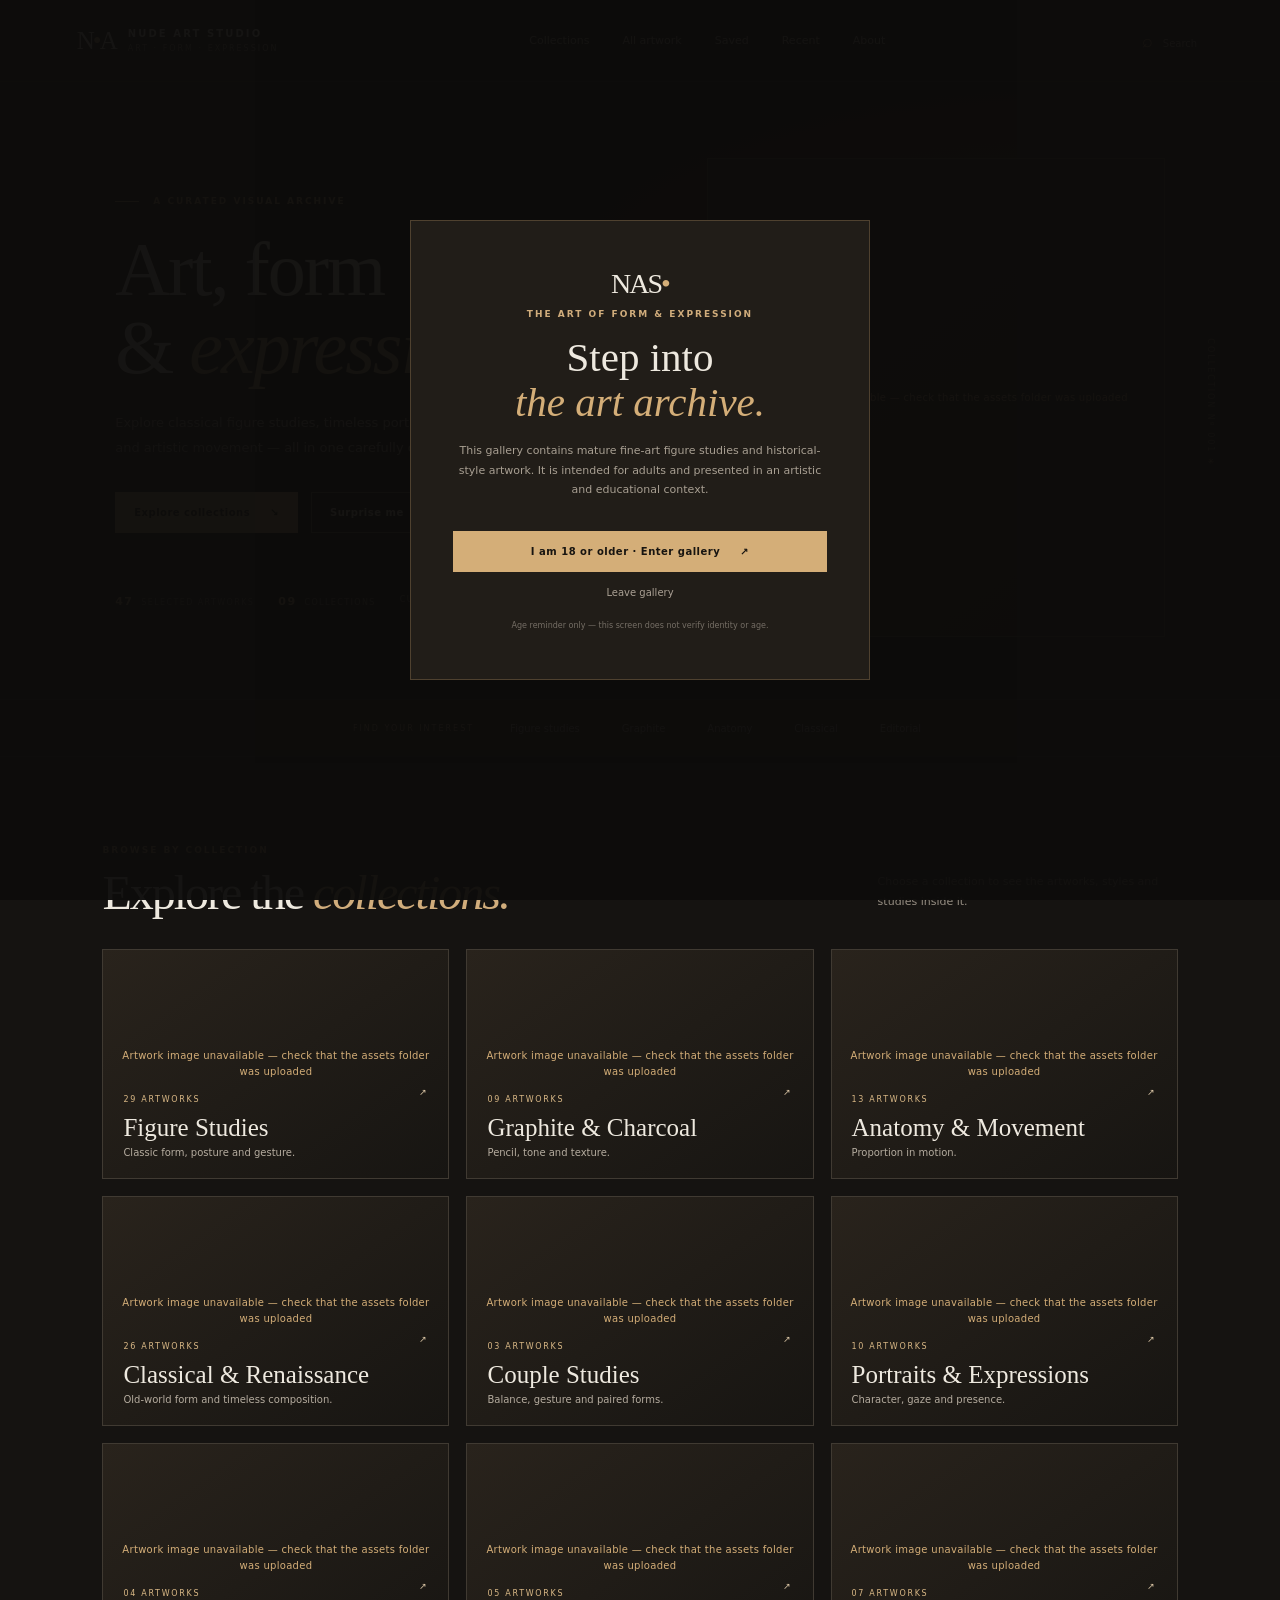
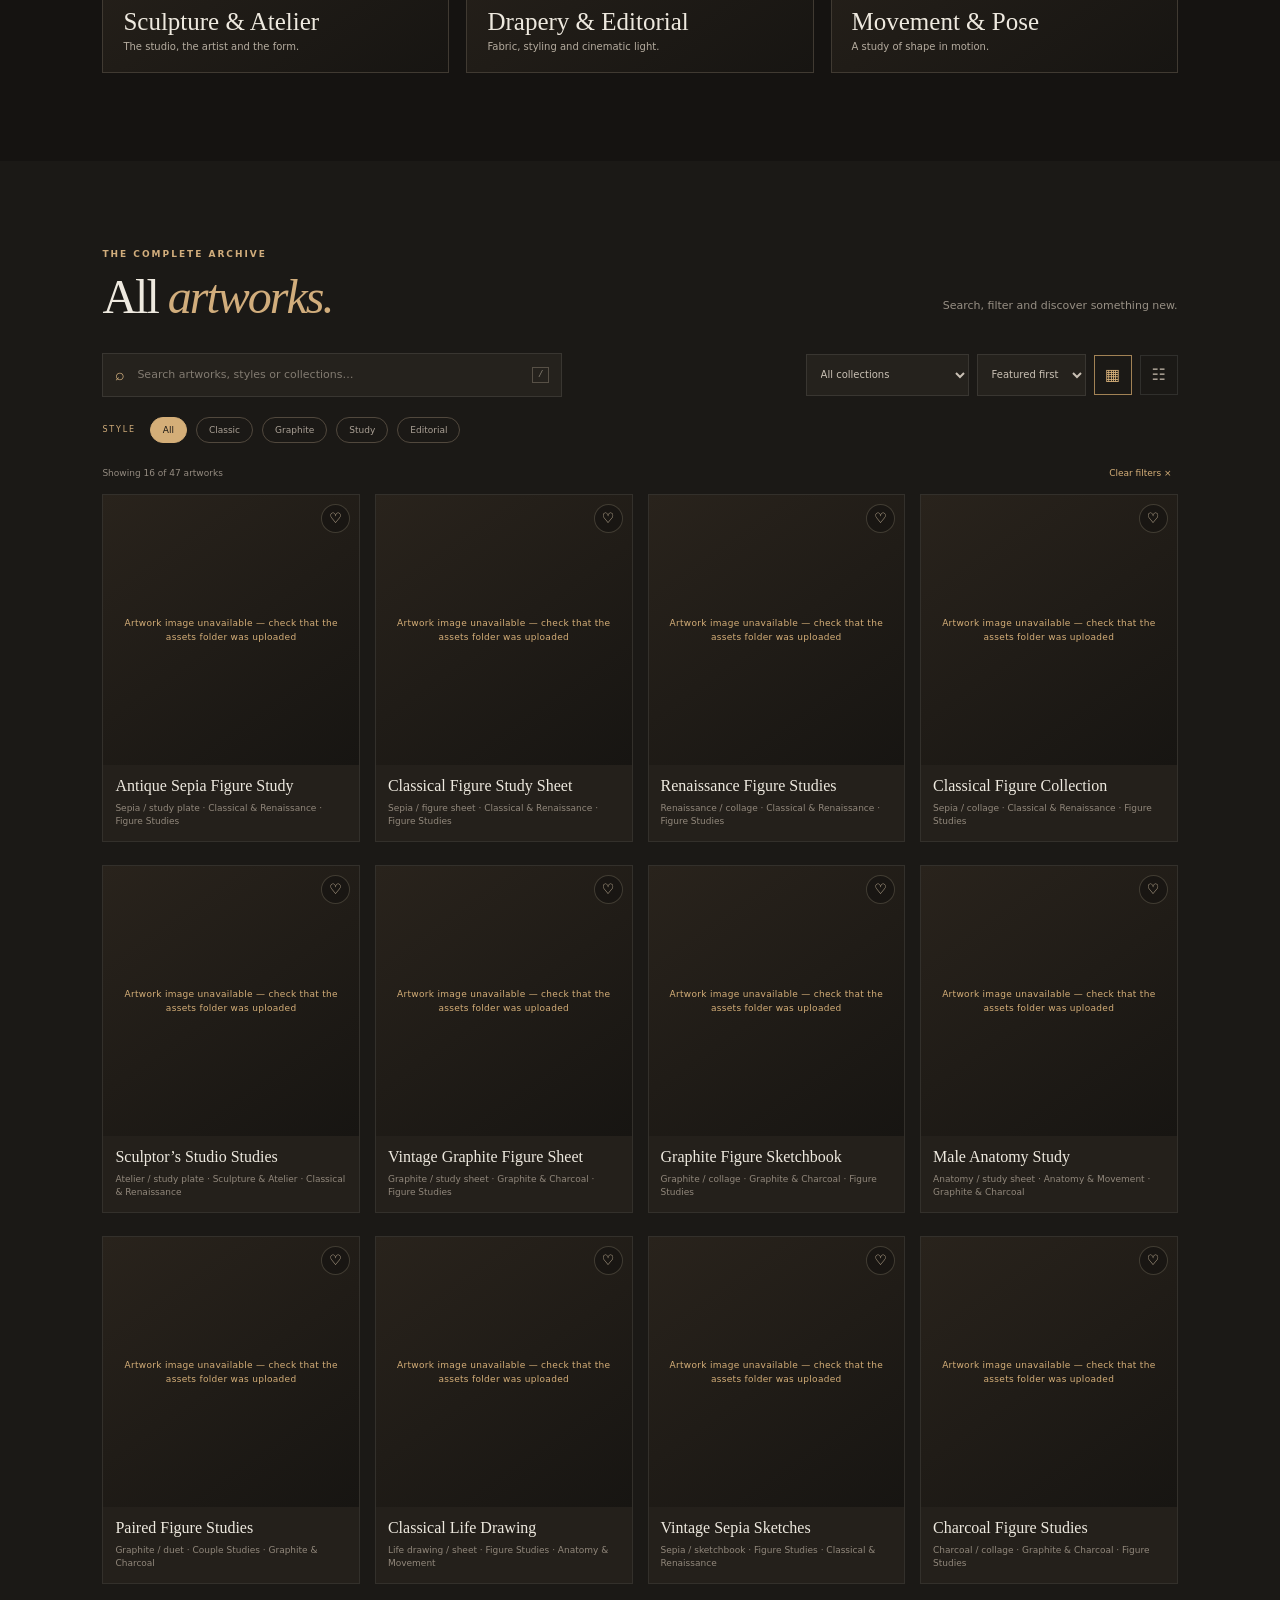
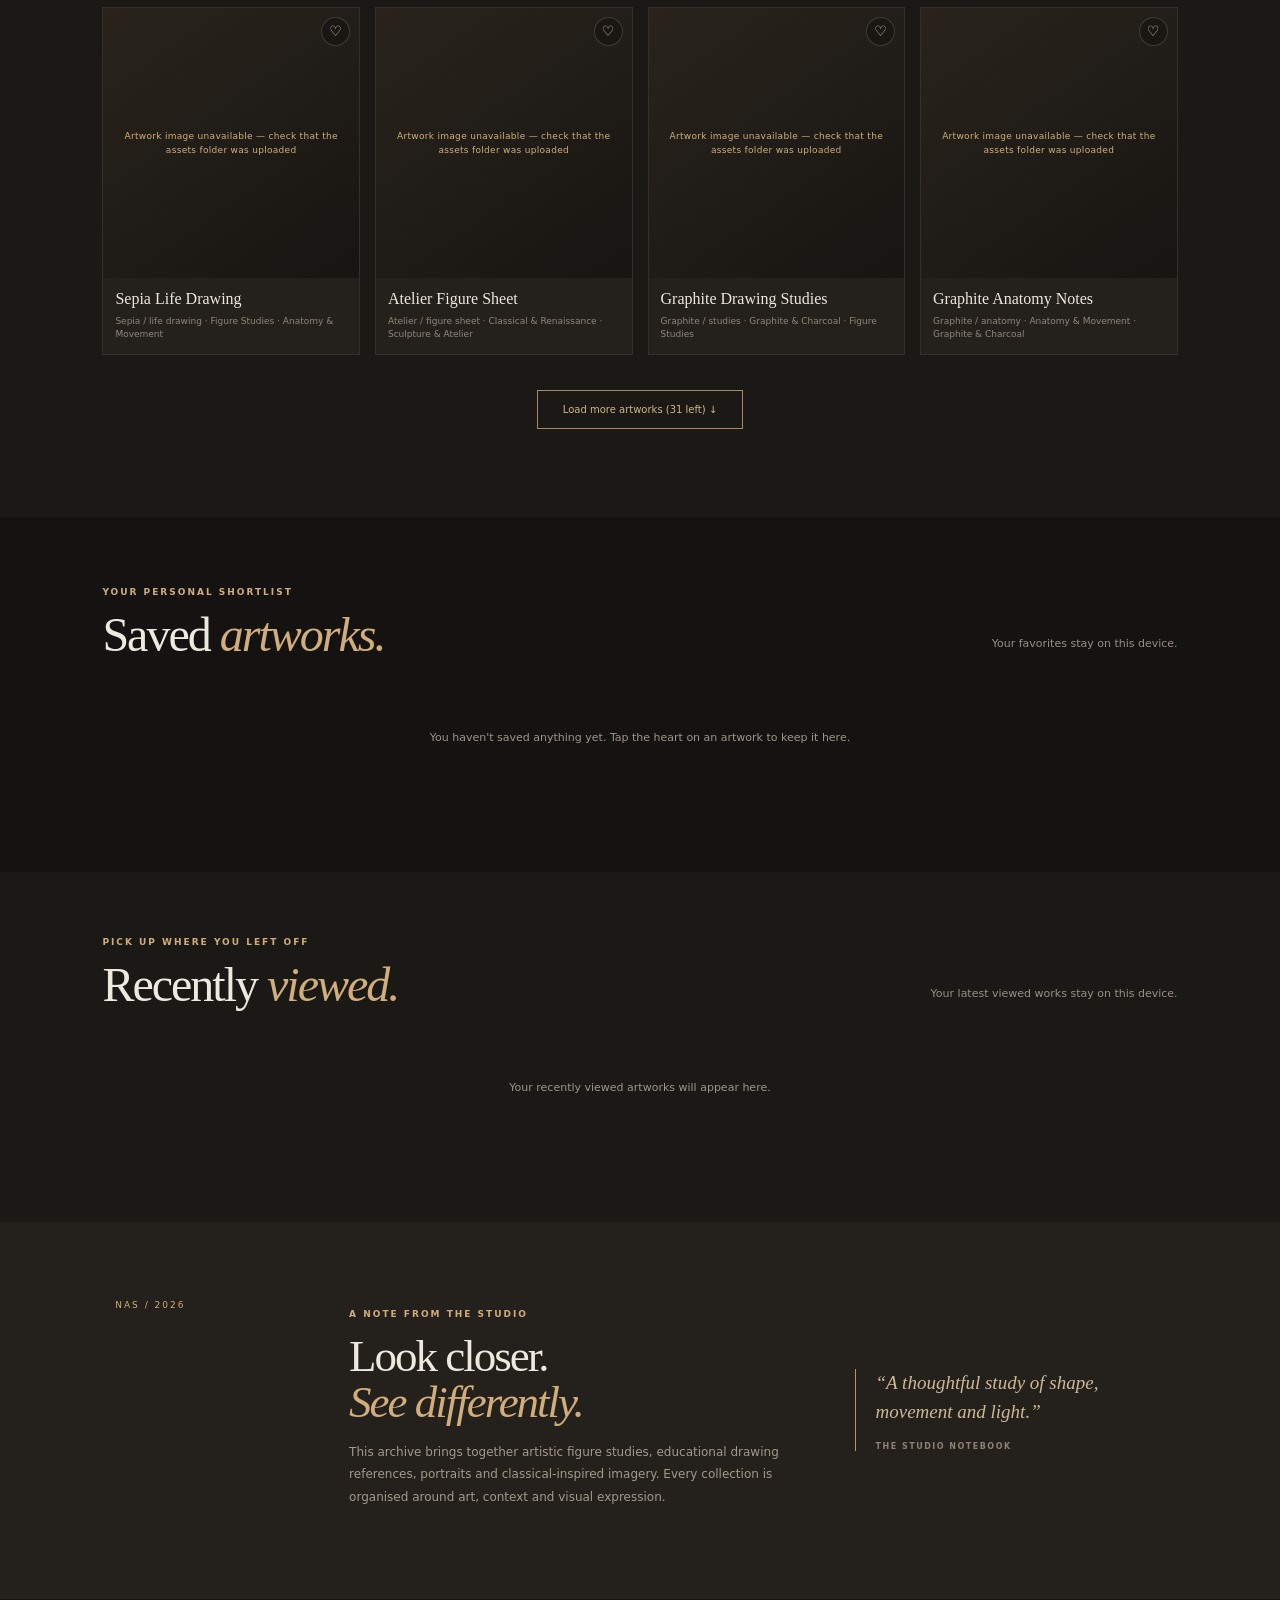
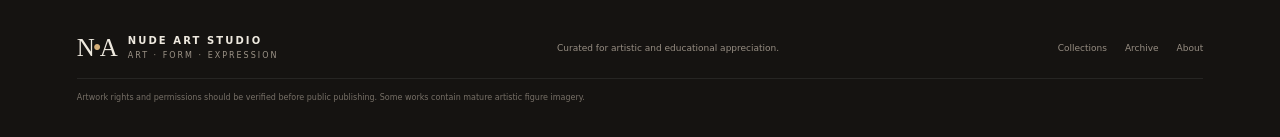
==== commit ca074dc5: "Add files via upload" ====
--- a/index.html
+++ b/index.html
@@ -4,7 +4,7 @@
 <meta charset="utf-8"><meta name="viewport" content="width=device-width,initial-scale=1,viewport-fit=cover">
 <meta name="theme-color" content="#151311"><meta name="description" content="A curated fine-art gallery of classical figure studies, graphite drawings, portraits and movement studies.">
 <title>NUDE ART STUDIO — Art, Form & Expression</title>
-<link rel="stylesheet" href="style.css">
+<link rel="stylesheet" href="./style.css">
 </head>
 <body>
 <div class="age-gate" id="ageGate" role="dialog" aria-modal="true" aria-labelledby="ageTitle">
@@ -27,9 +27,9 @@
     <div class="hero-copy"><p class="eyebrow"><i></i> A CURATED VISUAL ARCHIVE</p><h1>Art, form<br>& <em>expression.</em></h1>
       <p class="hero-lede">Explore classical figure studies, timeless portraits, graphite sketches and artistic movement — all in one carefully curated gallery.</p>
       <div class="hero-buttons"><a class="btn btn-gold" href="#collections">Explore collections <span>↘</span></a><button class="btn btn-outline" id="surpriseBtn">Surprise me <span>✦</span></button></div>
-      <div class="hero-meta"><span><b id="artCount">40</b> SELECTED ARTWORKS</span><span><b id="collectionCount">09</b> COLLECTIONS</span><span>CURATED ARCHIVE</span></div>
+      <div class="hero-meta"><span><b id="artCount">47</b> SELECTED ARTWORKS</span><span><b id="collectionCount">09</b> COLLECTIONS</span><span>CURATED ARCHIVE</span></div>
     </div>
-    <div class="hero-visual" aria-label="Featured classical artwork"><div class="hero-frame"><img id="heroImage" src="assets/full/artwork-01.webp" alt="Featured classical fine-art figure study"><div class="hero-caption"><span>FEATURED FROM THE ARCHIVE</span><strong id="heroTitle">Antique Sepia Figure Study</strong></div></div><div class="hero-side-note">COLLECTION Nº 001 <span>✳</span></div></div>
+    <div class="hero-visual" aria-label="Featured classical artwork"><div class="hero-frame"><img id="heroImage" src="./assets/full/artwork-01.webp" alt="Featured classical fine-art figure study"><div class="hero-caption"><span>FEATURED FROM THE ARCHIVE</span><strong id="heroTitle">Antique Sepia Figure Study</strong></div></div><div class="hero-side-note">COLLECTION Nº 001 <span>✳</span></div></div>
   </section>
   <section class="quick-strip"><span>FIND YOUR INTEREST</span><button data-quick="figure">Figure studies</button><button data-quick="graphite">Graphite</button><button data-quick="anatomy">Anatomy</button><button data-quick="classical">Classical</button><button data-quick="editorial">Editorial</button></section>
   <section class="section collection-section" id="collections">
@@ -53,5 +53,5 @@
 <footer class="footer"><a class="brand" href="#home"><span class="brand-symbol">N<span>•</span>A</span><span class="brand-text">NUDE ART STUDIO<small>ART · FORM · EXPRESSION</small></span></a><p>Curated for artistic and educational appreciation.</p><div><a href="#collections">Collections</a><a href="#all-artworks">Archive</a><a href="#about">About</a></div><small class="footer-note">Artwork rights and permissions should be verified before public publishing. Some works contain mature artistic figure imagery.</small></footer>
 <nav class="mobile-bottom"><a href="#home"><span>⌂</span>Home</a><a href="#collections"><span>▦</span>Collections</a><a href="#all-artworks"><span>⌕</span>Search</a><a href="#saved"><span>♡</span>Saved</a><a href="#recent"><span>◷</span>Recent</a></nav>
 <div class="viewer" id="viewer" aria-hidden="true"><button class="viewer-close" id="viewerClose" aria-label="Close viewer">×</button><button class="viewer-arrow viewer-prev" id="viewerPrev" aria-label="Previous artwork">‹</button><div class="viewer-stage" id="viewerStage"><img id="viewerImage" alt=""><button class="zoom-button" id="zoomButton">Zoom +</button></div><button class="viewer-arrow viewer-next" id="viewerNext" aria-label="Next artwork">›</button><aside class="viewer-info"><p class="eyebrow" id="viewerCollection">COLLECTION</p><h2 id="viewerTitle"></h2><p id="viewerDescription"></p><p class="viewer-medium" id="viewerMedium"></p><div class="viewer-actions"><button class="btn btn-gold" id="viewerSave">♡ Save artwork</button><button class="btn btn-outline" id="viewerShare">↗ Share</button></div><span class="viewer-counter" id="viewerCounter"></span></aside></div>
-<script src="data.js"></script><script src="collections.js"></script><script src="app.js"></script>
+<script src="./data.js" defer></script><script src="./collections.js" defer></script><script src="./app.js" defer></script>
 </body></html>
--- a/style.css
+++ b/style.css
@@ -5,3 +5,15 @@
 
 .recent-section{background:#1b1916;padding-top:65px}.recent-section .saved-grid{grid-template-columns:repeat(4,minmax(0,1fr))}.recent-section .art-image{height:220px}
 @media(max-width:650px){.recent-section .saved-grid{grid-template-columns:repeat(2,minmax(0,1fr))}.recent-section .art-image{height:225px}}
+
+/* Image reliability states (V3 fix patch) */
+.art-image, .collection-card, .hero-frame, .viewer-stage { background-color:#302920; }
+.art-image img.image-load-failed, .collection-card img.image-load-failed,
+.hero-frame img.image-load-failed, .viewer-stage img.image-load-failed { opacity:0; }
+.image-unavailable::after {
+  content:"Artwork image unavailable — check that the assets folder was uploaded";
+  position:absolute; inset:0; display:flex; align-items:center; justify-content:center;
+  padding:18px; text-align:center; color:#d4ae78; font-size:10px; line-height:1.6;
+  letter-spacing:.3px; background:linear-gradient(145deg,#29231c,#171512);
+}
+.art-image.image-unavailable::after { font-size:9px; }
